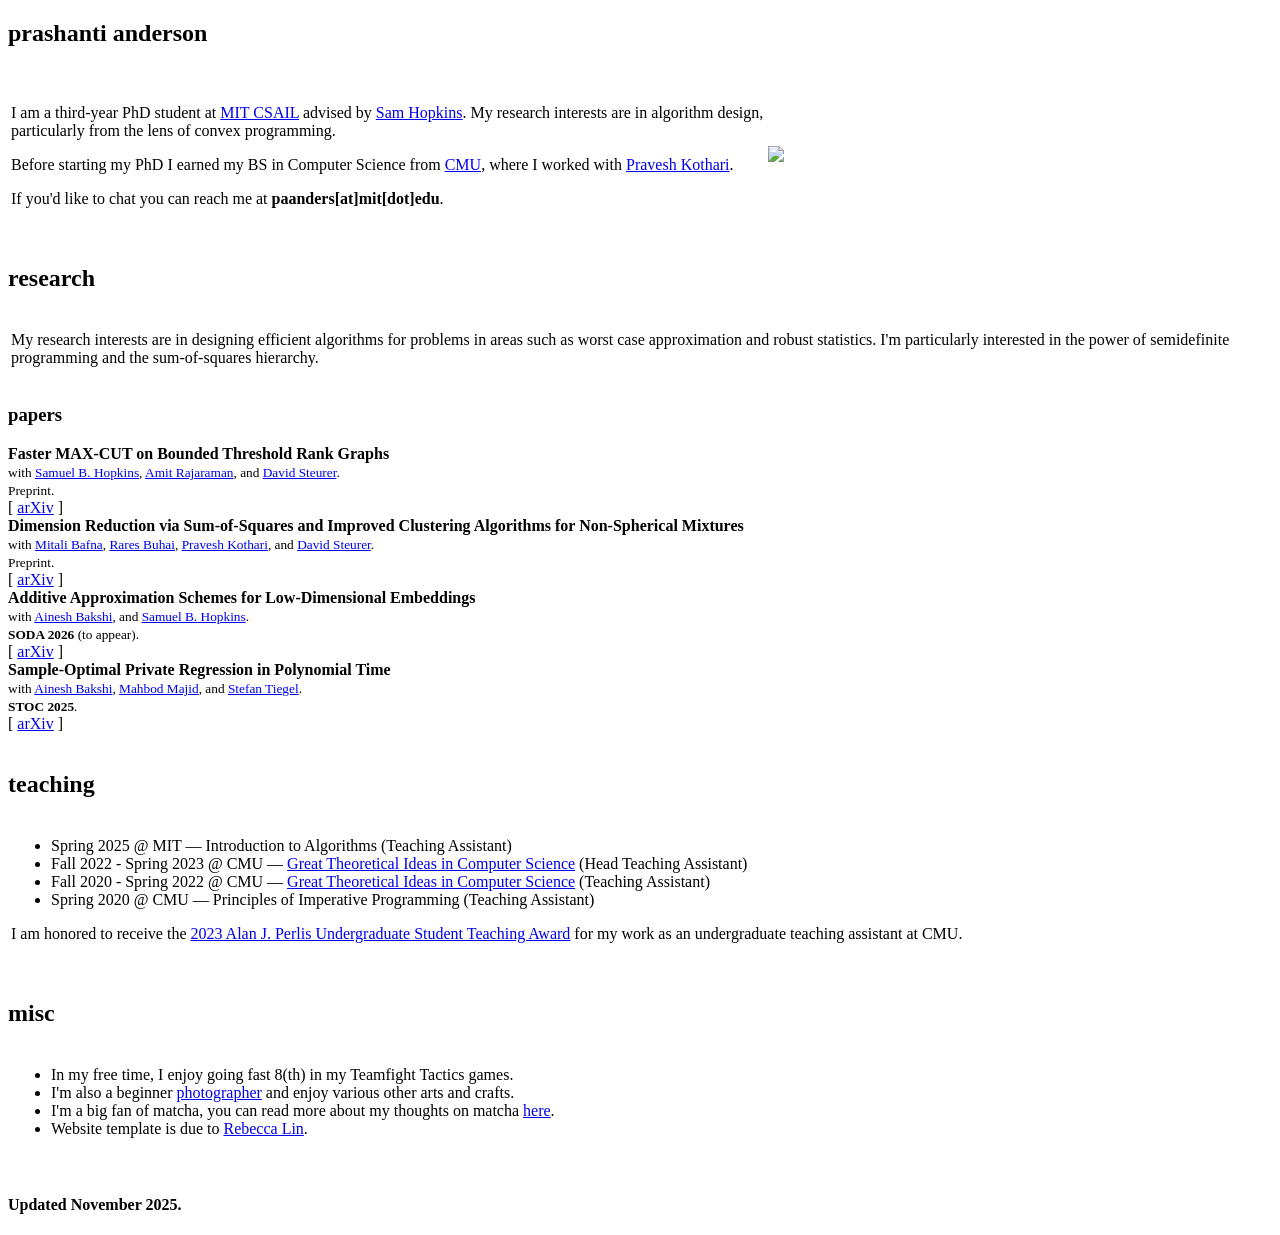
==== index.html @ 0ed5fcea "Added maxcut paper and updated links." ====
<!doctype html>
<html>

<head>
  <!-- Google tag (gtag.js) -->
  <script async src="https://www.googletagmanager.com/gtag/js?id=G-HXHF82KC43"></script>
  <script>
    window.dataLayer = window.dataLayer || [];
    function gtag(){dataLayer.push(arguments);}
    gtag('js', new Date());

    gtag('config', 'G-HXHF82KC43');
  </script>
  <meta charset="utf-8">
  <meta http-equiv="X-UA-Compatible" content="chrome=1">
  <meta name="google-site-verification" content="HTdgjOMrEDJmjtSxk4tzKgDTuM5wWqT_BHWwTx14NvA">
  <title>Prashanti Anderson</title>
  <!-- styling -->
  <link rel="stylesheet" href="stylesheets/styles.css">
  <link rel="preconnect" href="https://fonts.googleapis.com">
  <link rel="preconnect" href="https://fonts.gstatic.com" crossorigin>
  <link rel="icon" type="image/x-icon" href="/figs/favicon.ico">
  <link
    href="https://fonts.googleapis.com/css2?family=Cedarville+Cursive&family=Courier+Prime&family=Lora:wght@400;700&family=Open+Sans:wght@300;400;700&display=swap;https://fonts.googleapis.com/css2?family=Courier+Prime:ital,wght@0,400;0,700;1,400;1,700&display=swap"
    rel="stylesheet">
  <script src="https://kit.fontawesome.com/3cb16648c5.js" crossorigin="anonymous"></script>
</head>

<body>

  <!-- header -->
  <section>
    <div id="title">
      <h1>prashanti anderson</h1>
    </div>
    <div class="socials">
      <div>
        <a
          class="icon"
          href="https://scholar.google.com/citations?user=RQg7790AAAAJ&hl=en"
        >
          <i
            class="fa fa-solid fa-graduation-cap"
            aria-label="Google Scholar"
          ></i>
        </a>
        &nbsp;
        <a
          class="icon"
          href="https://www.linkedin.com/in/prashanti-anderson/"
        >
          <i
            class="fa fa-brands fa-linkedin" aria-label="LinkedIn"></i>
        </a>
        &nbsp;
        <a class="icon" href="docs/cv.pdf">
            <i class="fa fa-solid fa-file" aria-label="CV"></i>
        </a>
      </div>
    </div>
  </section>

  <!-- intro -->
  <section>
    <table>
      <colgroup>
        <col span="1" style="width: 60%;">
        <col span="1" style="width: 40%;">
      </colgroup>
      <tbody>
        <tr>
          <td>
            <p>
              I am a third-year PhD student at
              <a href="https://www.csail.mit.edu/">MIT CSAIL</a> advised by
              <a href="https://www.samuelbhopkins.com/">Sam Hopkins</a>.
              My research interests are in algorithm design, particularly from the lens of convex programming.
            </p>
            <p>
              Before starting my PhD I earned my BS in Computer Science from
              <a href="https://www.cs.cmu.edu/">CMU</a>, where I worked with
              <a href="https://www.cs.princeton.edu/~kothari/">Pravesh Kothari</a>.  
            </p>
            <p>
              If you'd like to chat you can reach me at <strong>paanders[at]mit[dot]edu</strong>.
          </td>
          <td>
            <img src="figs/me_circle.png">
          </td>
        </tr>
      </tbody>
    </table>
  </section>

  <br>

  <!-- papers -->
  <section>
    <h2>
      <div class="highlight">
        research
      </div>
    </h2>
    <table>
      <colgroup>
        <col span="1" style="width: 100%" />
        <col span="1" style="width: 0%" />
      </colgroup>
      <tbody>
        <tr>
          <td>
            <p>
              My research interests are in designing efficient algorithms for problems in areas such as worst case approximation and robust statistics. 
              I'm particularly interested in the power of semidefinite programming and the sum-of-squares hierarchy. 
            </p>
            </iframe>
          </td>
        </tr>
      </tbody>
    </table>
    <h3 id="papers">
        <i
          class="fa fa-solid fa-book"
          aria-label="Google Scholar"
        ></i>
         papers</h3>
    <div class="paper" id="fast-maxcut-low-threshold">
      <b>Faster MAX-CUT on Bounded Threshold Rank Graphs</b><br>
      <div>
        <small>
          with 
          <a href="https://www.samuelbhopkins.com/">Samuel B. Hopkins</a>, <a href="https://amitrajaraman.github.io/">Amit Rajaraman</a>, and
          <a href="https://www.dsteurer.org/">David Steurer</a>. 
          <br>
          Preprint.
        </small>
      </div>
      <div class="paper-links">
        [
        <a href="https://www.arxiv.org/abs/2511.11499">arXiv</a>
                ]
      </div>
    </div>
    <div class="paper" id="gmm-clustering">
      <b>Dimension Reduction via Sum-of-Squares and Improved Clustering Algorithms for Non-Spherical Mixtures</b><br>
      <div>
        <small>
          with 
          <a href="https://mitalibafna.github.io/">Mitali Bafna</a>,
          <a href="https://raresbuhai.com/">Rares Buhai</a>, 
          <a href="https://www.cs.princeton.edu/~kothari/">Pravesh Kothari</a>, and
          <a href="https://www.dsteurer.org/">David Steurer</a>. 
          <br>
          Preprint.
        </small>
      </div>
      <div class="paper-links">
        [
        <a href="https://arxiv.org/abs/2411.12438">arXiv</a>
                ]
      </div>
    </div>
    </iframe>
    <div class="paper" id="emv-additive">
      <b>Additive Approximation Schemes for Low-Dimensional Embeddings</b><br>
      <div>
        <small>
          with 
          <a href="https://www.aineshbakshi.com/">Ainesh Bakshi</a>, and
          <a href="https://www.samuelbhopkins.com/">Samuel B. Hopkins</a>. 
          <br>
          <b>SODA 2026</b> (to appear).
        </small>
      </div>
      <div class="paper-links">
        [
        <a href="https://arxiv.org/abs/2509.09652">arXiv</a> ]
      </div>
    </div>
    </iframe>
    <div class="paper" id="private-regression">
      <b>Sample-Optimal Private Regression in Polynomial Time</b><br>
      <div>
        <small>
          with 
          <a href="https://www.aineshbakshi.com/">Ainesh Bakshi</a>,
          <a href="https://www.mahbodmajid.com/">Mahbod Majid</a>, and
          <a href="https://stefantiegel.com/">Stefan Tiegel</a>. 
          <br>
          <b>STOC 2025</b>.
        </small>
      </div>
      <div class="paper-links">
        [
        <a href="https://arxiv.org/abs/2503.24321">arXiv</a>
                ]
      </div>
    </div>
    </iframe>
  </section>

  <br>
  <!-- teaching -->
  <section>
    <h2>
      <div class="highlight">
        teaching
      </div>
    </h2>
    <table>
      <colgroup>
        <col span="1" style="width: 100%" />
        <col span="1" style="width: 0%" />
      </colgroup>
      <tbody>
        <tr>
          <td>
            <ul>
              <li>
                Spring 2025 @ MIT — Introduction to Algorithms (Teaching Assistant)
              </li>
              <li>
                Fall 2022 - Spring 2023 @ CMU — <a href="https://www.cs251.com/index.html">Great Theoretical Ideas in Computer Science</a> (Head Teaching Assistant)
              </li>
              <li>
                Fall 2020 - Spring 2022 @ CMU — <a href="https://www.cs251.com/index.html">Great Theoretical Ideas in Computer Science</a> (Teaching Assistant)
              </li>
              <li>
                Spring 2020 @ CMU — Principles of Imperative Programming (Teaching Assistant)
              </li>
            </ul>
            <p>
              I am honored to receive the <a href="https://www.cs.cmu.edu/~scsfacts/perlis.html">2023 Alan J. Perlis Undergraduate Student Teaching Award</a>
              for my work as an undergraduate teaching assistant at CMU. 
            </p>
          </td>
        </tr>
      </tbody>
    </table>
  </section>
  <br>

  <!-- misc -->
  <section>
    <h2>
      <div class="highlight">
        misc
      </div>
    </h2>
    <table>
      <colgroup>
        <col span="1" style="width: 100%" />
        <col span="1" style="width: 0%" />
      </colgroup>
      <tbody>
        <tr>
          <td>
            <ul>
              <li>
                In my free time, I enjoy going fast 8(th) in my Teamfight Tactics games. 
              </li>
              <li>
                I'm also a beginner <a href="photography.html">photographer</a> and enjoy various other arts and crafts.
              </li>
              <li>
                I'm a big fan of matcha, you can read more about my thoughts on matcha <a href="matcha.html">here</a>. 
              </li>
              <li>
                Website template is due to 
                <a href="https://rebeccayelin.github.io/">Rebecca Lin</a>.
              </li>
            </ul>
          </td>
        </tr>
      </tbody>
    </table>
  </section>

  <br>

  <!-- footer -->
  <section>
    <h4>
      Updated November 2025.
    </h4>
  </section>

  <!-- script -->
  <script src="script.js"></script>
  <!-- analytics -->
  <script async src="https://www.googletagmanager.com/gtag/js?id=G-6D00T1PW16"></script>
  <script>
    window.dataLayer = window.dataLayer || [];
    function gtag() { dataLayer.push(arguments); }
    gtag('js', new Date());
    gtag('config', 'G-6D00T1PW16');
  </script>

</body>

</html>
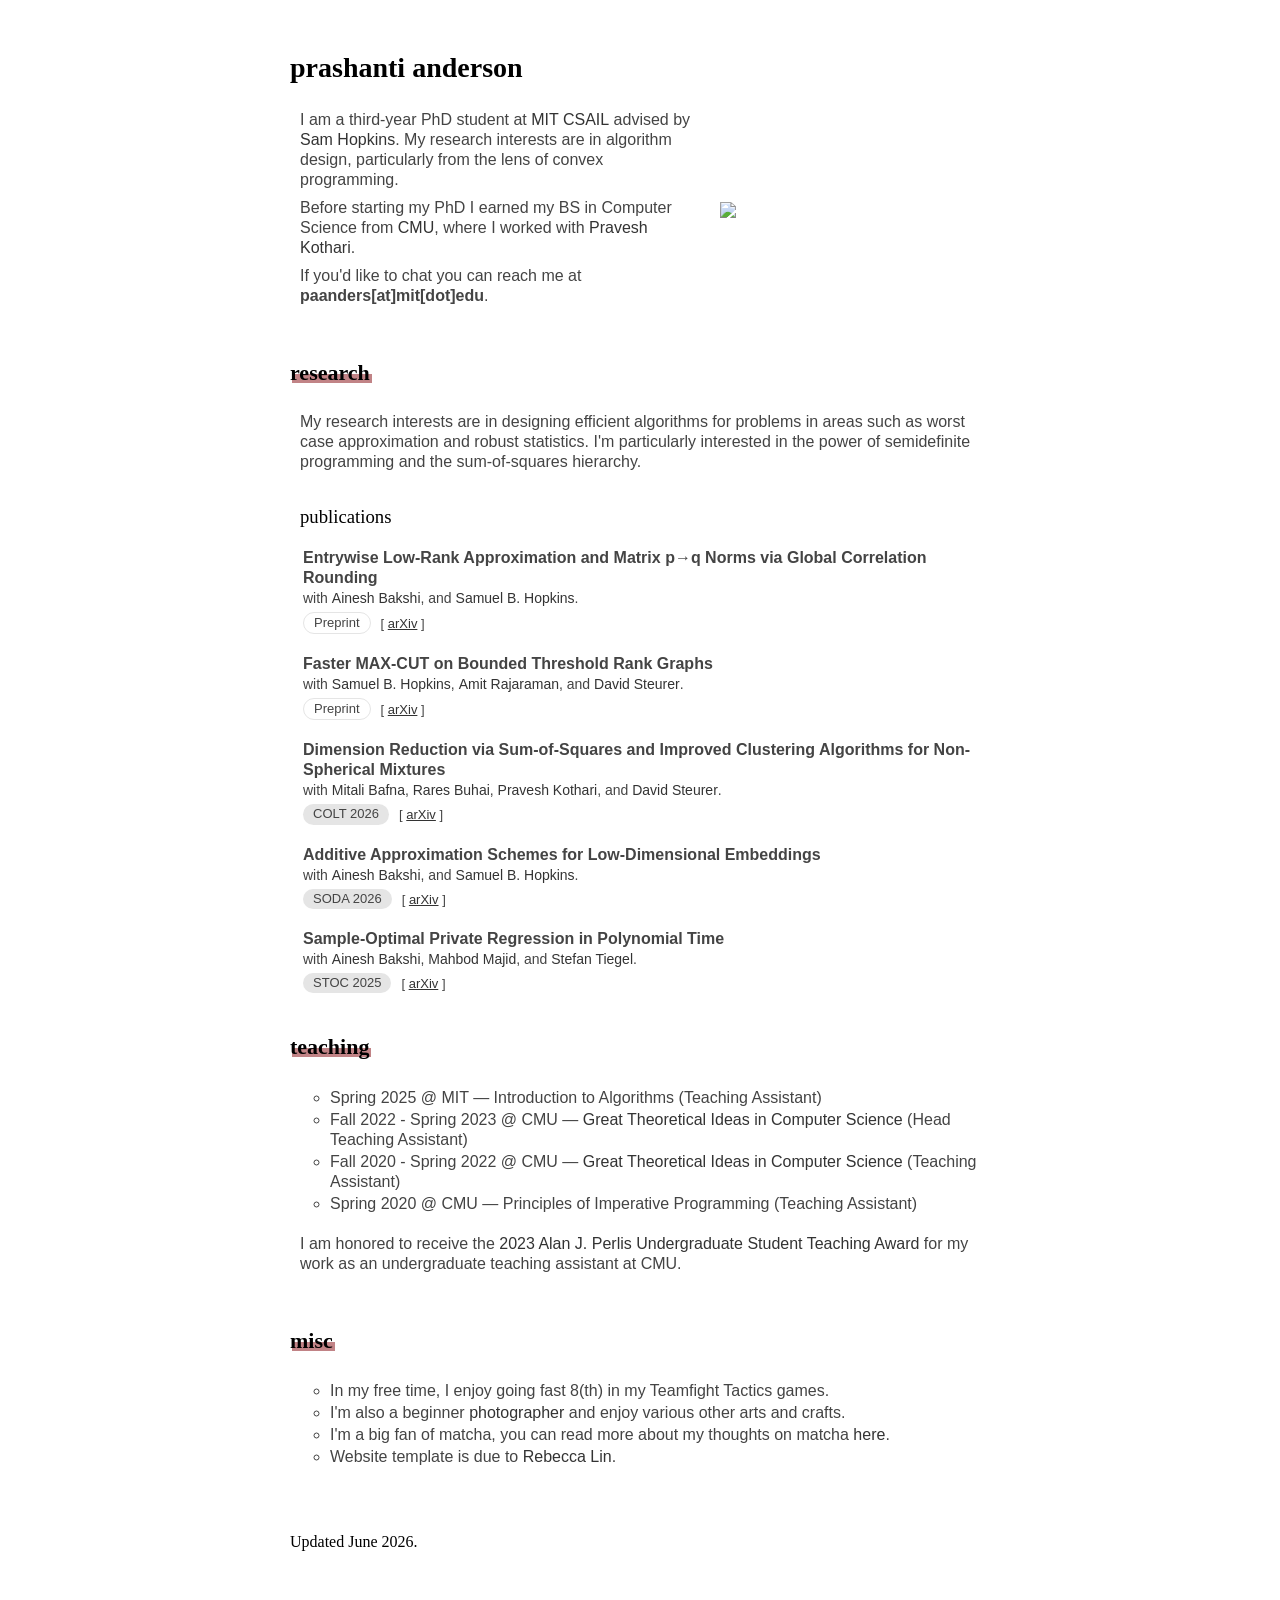
==== commit 624e5e95: "Updated paper list" ====
--- a/index.html
+++ b/index.html
@@ -124,7 +124,22 @@
           class="fa fa-solid fa-book"
           aria-label="Google Scholar"
         ></i>
-         papers</h3>
+         publications</h3>
+    <div class="paper" id="lra-ptas">
+      <b>Entrywise Low-Rank Approximation and Matrix p→q Norms via Global Correlation Rounding </b><br>
+      <div>
+        <small>
+          with 
+          <a href="https://www.aineshbakshi.com/">Ainesh Bakshi</a>, and
+          <a href="https://www.samuelbhopkins.com/">Samuel B. Hopkins</a>.
+          <br>
+        </small>
+      </div>
+      <div class="paper-meta">
+        <span class="conference-bubble preprint">Preprint</span>
+        <div class="paper-links">[ <a href="https://arxiv.org/abs/2604.22699">arXiv</a> ]</div>
+      </div>
+    </div>
     <div class="paper" id="fast-maxcut-low-threshold">
       <b>Faster MAX-CUT on Bounded Threshold Rank Graphs</b><br>
       <div>
@@ -133,13 +148,11 @@
           <a href="https://www.samuelbhopkins.com/">Samuel B. Hopkins</a>, <a href="https://amitrajaraman.github.io/">Amit Rajaraman</a>, and
           <a href="https://www.dsteurer.org/">David Steurer</a>. 
           <br>
-          Preprint.
-        </small>
-      </div>
-      <div class="paper-links">
-        [
-        <a href="https://www.arxiv.org/abs/2511.11499">arXiv</a>
-                ]
+        </small>
+      </div>
+      <div class="paper-meta">
+        <span class="conference-bubble preprint">Preprint</span>
+        <div class="paper-links">[ <a href="https://www.arxiv.org/abs/2511.11499">arXiv</a> ]</div>
       </div>
     </div>
     <div class="paper" id="gmm-clustering">
@@ -152,13 +165,11 @@
           <a href="https://www.cs.princeton.edu/~kothari/">Pravesh Kothari</a>, and
           <a href="https://www.dsteurer.org/">David Steurer</a>. 
           <br>
-          Preprint.
-        </small>
-      </div>
-      <div class="paper-links">
-        [
-        <a href="https://arxiv.org/abs/2411.12438">arXiv</a>
-                ]
+        </small>
+      </div>
+      <div class="paper-meta">
+        <span class="conference-bubble">COLT 2026</span>
+        <div class="paper-links">[ <a href="https://arxiv.org/abs/2411.12438">arXiv</a> ]</div>
       </div>
     </div>
     </iframe>
@@ -170,12 +181,11 @@
           <a href="https://www.aineshbakshi.com/">Ainesh Bakshi</a>, and
           <a href="https://www.samuelbhopkins.com/">Samuel B. Hopkins</a>. 
           <br>
-          <b>SODA 2026</b> (to appear).
-        </small>
-      </div>
-      <div class="paper-links">
-        [
-        <a href="https://arxiv.org/abs/2509.09652">arXiv</a> ]
+        </small>
+      </div>
+      <div class="paper-meta">
+        <span class="conference-bubble">SODA 2026</span>
+        <div class="paper-links">[ <a href="https://arxiv.org/abs/2509.09652">arXiv</a> ]</div>
       </div>
     </div>
     </iframe>
@@ -188,13 +198,11 @@
           <a href="https://www.mahbodmajid.com/">Mahbod Majid</a>, and
           <a href="https://stefantiegel.com/">Stefan Tiegel</a>. 
           <br>
-          <b>STOC 2025</b>.
-        </small>
-      </div>
-      <div class="paper-links">
-        [
-        <a href="https://arxiv.org/abs/2503.24321">arXiv</a>
-                ]
+        </small>
+      </div>
+      <div class="paper-meta">
+        <span class="conference-bubble">STOC 2025</span>
+        <div class="paper-links">[ <a href="https://arxiv.org/abs/2503.24321">arXiv</a> ]</div>
       </div>
     </div>
     </iframe>
@@ -282,7 +290,7 @@
   <!-- footer -->
   <section>
     <h4>
-      Updated November 2025.
+      Updated June 2026.
     </h4>
   </section>
 
--- a/stylesheets/styles.css
+++ b/stylesheets/styles.css
@@ -0,0 +1,421 @@
+body {
+  background-color: #fff;
+  padding: 50px;
+  color: #444;
+  font-weight: 300;
+  font-family: "Open Sans", sans-serif;
+  line-height: 1.25;
+  font-size: 16px;
+}
+
+* {
+  box-sizing: border-box;
+  margin: 0;
+  padding: 0;
+}
+
+p {
+  padding-bottom: 8px;
+}
+
+h1,
+h2,
+h3,
+h4,
+h5,
+h6 {
+  color: black;
+  margin: 0 0 20px;
+  font-family: "Courier Prime";
+}
+
+.highlight {
+  position: relative;
+  display: inline;
+}
+
+.highlight::before {
+  content: "";
+  position: absolute;
+  width: calc(100%);
+  left: 2px;
+  right: 2px;
+  bottom: 2px;
+  height: 35%;
+  background-color: rgba(132 8 15 / 50%);
+  z-index: -1;
+}
+
+.highlight-matcha {
+  position: relative;
+  display: inline;
+}
+
+.highlight-matcha::before {
+  content: "";
+  position: absolute;
+  width: calc(100%);
+  left: 2px;
+  right: 2px;
+  bottom: 2px;
+  height: 35%;
+  background-color: rgba(167, 199, 108, 1);
+  z-index: -1;
+}
+
+ul,
+ol,
+table,
+pre,
+dl {
+  margin: 0 0 20px;
+  list-style-type: circle;
+}
+
+ul {
+  padding-left: 30px;
+}
+
+li {
+  margin: 2px 0;
+}
+
+h1 {
+  font-size: 28px;
+}
+
+h2 {
+  font-size: 22px;
+}
+
+h3,
+h4,
+h5,
+h6 {
+  font-weight: 500;
+}
+
+a {
+  color: #333;
+  text-decoration: none;
+  font-weight: 400;
+}
+
+a:hover {
+  color: #888;
+  transition: all 0.3s ease;
+}
+
+a small {
+  font-size: 2.5px;
+  margin-top: -0.3em;
+  display: block;
+}
+
+table {
+  width: 100%;
+  border-collapse: collapse;
+}
+
+th,
+td {
+  text-align: left;
+  padding: 5px 10px;
+  border-bottom: 1px solid #e5e5e5;
+}
+
+dt {
+  color: #444;
+  font-weight: 500;
+}
+
+th {
+  color: #444;
+}
+
+table,
+tr,
+td {
+  border: none;
+}
+
+img {
+  width: 100%;
+}
+
+strong {
+  font-weight: bold;
+}
+
+section {
+  width: 700px;
+  margin: auto;
+}
+
+small {
+  font-size: 14px;
+}
+
+tiny {
+  font-size: 11px;
+}
+
+hr {
+  border: 0;
+  background: #e5e5e5;
+  height: 1px;
+  margin: 0 0 20px;
+}
+
+@media print {
+  body {
+    padding: 0.4in;
+    font-size: 12pt;
+    color: #444;
+  }
+}
+
+/* additions */
+
+.flex-container {
+  display: flex;
+  flex-wrap: wrap;
+  padding-top: 1rem;
+  padding-bottom: 2rem;
+}
+
+.flex-left {
+  flex: 60%;
+}
+
+.flex-right {
+  line-height: 1;
+  flex: 20%;
+}
+
+.authors {
+}
+
+.paper-links {
+  padding-top: 2px;
+  font-size: 13px;
+}
+
+.paper-links a {
+  text-decoration: underline;
+  padding-right: 0 14px;
+}
+
+.paper {
+  padding-left: 13px;
+  padding-bottom: 20px;
+}
+
+#title {
+  float: left;
+}
+
+.socials {
+  padding-top: 9px;
+  float: right;
+}
+
+.social {
+  padding-left: 5px;
+}
+
+.circular-image {
+  border-radius: 50%;
+  object-fit: cover;
+}
+
+/* --- tags --- */
+
+.tag {
+  font-family: "Cedarville Cursive", cursive;
+  display: inline-block;
+  padding: 3px 9px;
+  border-radius: 25px;
+  font-size: 14px;
+  color: white;
+  font-weight: bold;
+  margin-top: 7px;
+}
+
+.tag-theory {
+  background-color: #335c67;
+}
+
+.tag-graphics {
+  background-color: #e09f3e;
+}
+
+.tag-math-art {
+  background-color: #9e2a2b;
+}
+
+.tag-hci {
+  background-color: #283618;
+}
+
+/* --- show  --- */
+.hidden {
+  display: none;
+}
+
+.show {
+  text-decoration: underline;
+}
+
+.show:hover {
+  color: #888;
+  transition: all 0.3s ease;
+  cursor: pointer;
+}
+
+/* --- hover --- */
+
+.text-with-image {
+  font-weight: 300;
+  text-decoration: underline;
+  text-decoration-style: dotted;
+}
+
+/* Tooltip container */
+.tooltip {
+  position: relative;
+  display: inline-block;
+}
+
+/* Floating image container */
+.floating-image {
+  position: relative;
+  display: inline-block;
+  font-weight: 300;
+  text-decoration: underline;
+  text-decoration-style: dotted;
+  font-size: 16px;
+  font-family: "Open Sans", cursive;
+}
+
+/* Image */
+.floating-image img {
+  visibility: hidden;
+  height: 250px;
+  width: auto;
+  position: absolute;
+  z-index: 1;
+  top: -250px;
+  left: 50%;
+  transform: translateX(-50%);
+  opacity: 0;
+  transition: opacity 0.3s;
+}
+
+/* Show the image when hovering */
+.floating-image:hover img {
+  visibility: visible;
+  opacity: 1;
+}
+
+#matcha {
+  text-align: left;
+}
+
+#matcha ol {
+  list-style-type: decimal;
+  padding-left: 1.5em; /* Optional, helps visually indent */
+}
+
+#matcha li {
+  text-align: left; /* Redundant if #matcha is already left-aligned, but just in case */
+  margin-bottom: 0.5em;
+}
+
+#matcha p {
+  text-indent: 0;
+  margin: 0;
+  padding: 0;
+}
+
+#matcha li p {
+  margin-top: 0.5em;
+}
+
+
+.caption {
+  text-align: center;
+  font-size: 0.8em;
+  color: #555; /* Optional: lighter color for a caption feel */
+  margin-top: 0.5em;
+}
+
+#nav {
+  float: right;
+  padding-top: 10px;
+}
+
+#nav a {
+  text-decoration: underline;
+}
+
+.icon i {
+  font-size: 18px; /* or 1.5em, etc. */
+}
+
+.icon i:hover {
+  transform: scale(1.2);
+  transition: transform 0.2s ease;
+}
+
+.snapshots {
+  margin: 0 0 20px;
+  padding-left: 10px;
+  max-width: 700px;
+}
+
+/* Media queries */
+@media screen and (max-width: 768px) {
+  body {
+    padding: 10px 0;
+  }
+
+  h1 { font-size: 24px; }
+  h2 { font-size: 20px; }
+  h3 { font-size: 18px; }
+}
+
+#papers {
+  padding-left: 10px;
+}
+
+#contact {
+  font-family: 'Courier Prime', monospace;
+  font-size: 1rem; /* Adjust size as needed */
+  padding-left: 13px;
+  float: left;
+  clear: both;
+}
+
+/* --- Paper Meta & Bubbles --- */
+.paper-meta {
+  display: flex;
+  gap: 10px; 
+  align-items: center;
+  margin-top: 4px;
+}
+
+.conference-bubble {
+  background-color: #e5e5e5; /* Pulls from your existing horizontal rule color */
+  color: #444; /* Pulls from your standard body text */
+  padding: 2px 10px; 
+  border-radius: 12px; 
+  font-size: 13px; /* Matches your existing .paper-links size */
+  font-weight: 500;
+}
+
+/* Alternate outline style for preprints to differentiate them */
+.conference-bubble.preprint {
+  background-color: transparent;
+  border: 1px solid #e5e5e5;
+}
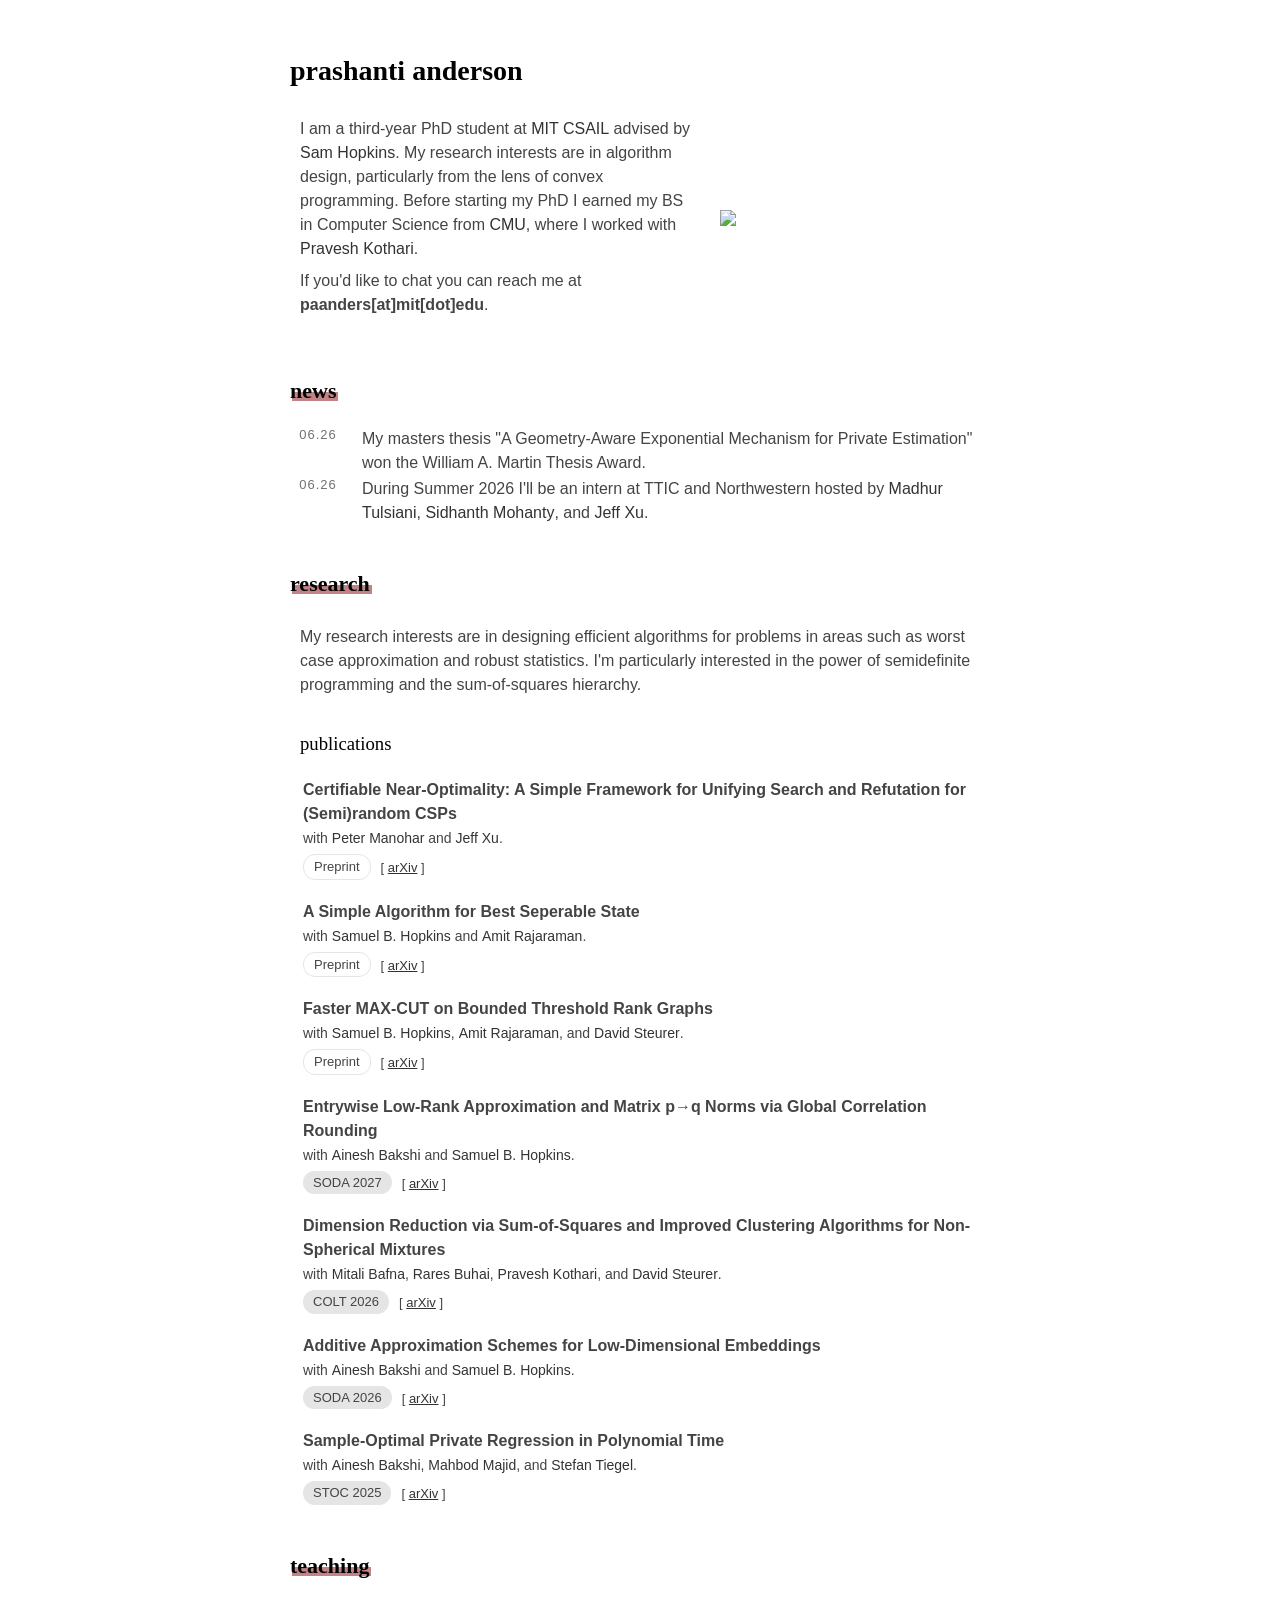
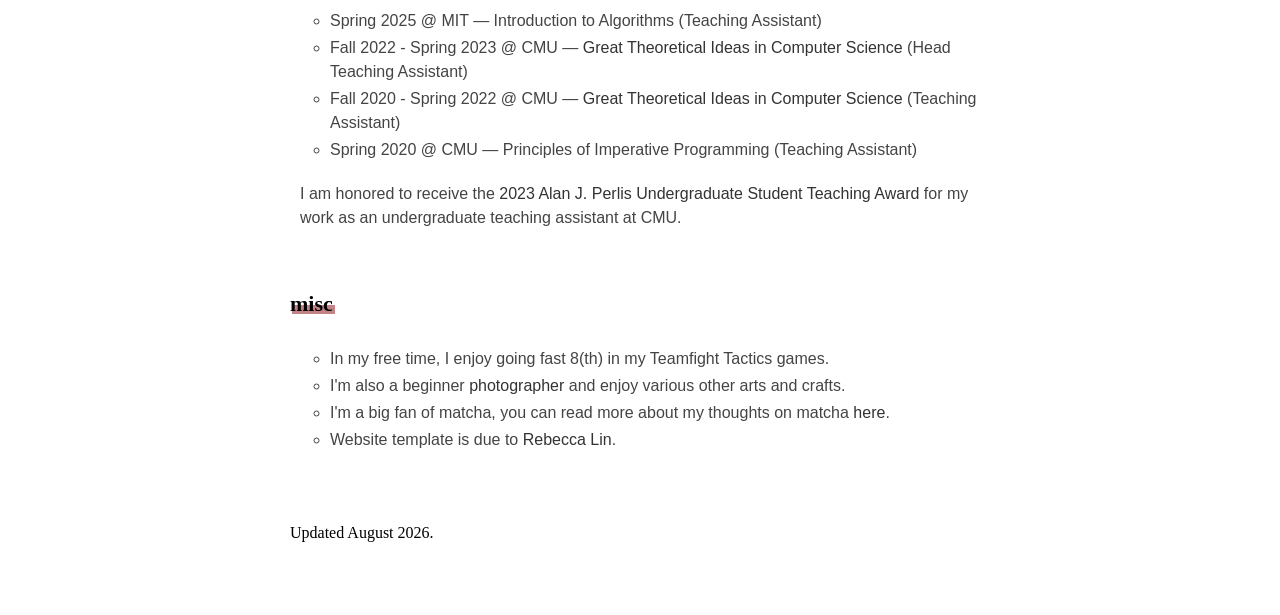
==== commit 4757e39d: "Added news and updated papers" ====
--- a/index.html
+++ b/index.html
@@ -25,10 +25,10 @@
     href="https://fonts.googleapis.com/css2?family=Cedarville+Cursive&family=Courier+Prime&family=Lora:wght@400;700&family=Open+Sans:wght@300;400;700&display=swap;https://fonts.googleapis.com/css2?family=Courier+Prime:ital,wght@0,400;0,700;1,400;1,700&display=swap"
     rel="stylesheet">
   <script src="https://kit.fontawesome.com/3cb16648c5.js" crossorigin="anonymous"></script>
+  <script src="news.js"></script>
 </head>
 
 <body>
-
   <!-- header -->
   <section>
     <div id="title">
@@ -76,8 +76,6 @@
               <a href="https://www.csail.mit.edu/">MIT CSAIL</a> advised by
               <a href="https://www.samuelbhopkins.com/">Sam Hopkins</a>.
               My research interests are in algorithm design, particularly from the lens of convex programming.
-            </p>
-            <p>
               Before starting my PhD I earned my BS in Computer Science from
               <a href="https://www.cs.cmu.edu/">CMU</a>, where I worked with
               <a href="https://www.cs.princeton.edu/~kothari/">Pravesh Kothari</a>.  
@@ -95,6 +93,36 @@
 
   <br>
 
+  <section id="news" class="section news" aria-label="News">
+    <h2><div class="highlight">news</div></h2>
+    <div class="grid">
+      <div class="span-1"></div>
+      <div class="span-10">
+        <ul id="news-list" class="updates-list" data-collapsed-count="3">
+          <li data-categories="research">
+            <time class="update-date" datetime="2026-06" aria-label="06/2026">
+                  06.26
+            </time>
+              <div class="update-body">My masters thesis "A Geometry-Aware Exponential Mechanism for Private Estimation" won the William A. Martin Thesis Award.</div>
+          </li>
+          <li data-categories="research">
+            <time class="update-date" datetime="2026-06" aria-label="06/2026">
+                  06.26
+            </time>
+              <div class="update-body">During Summer 2026 I'll be an intern at TTIC and Northwestern hosted by <a href="https://home.ttic.edu/~madhurt/">Madhur Tulsiani</a>, <a href="https://sidhanthm.com/">Sidhanth Mohanty</a>, and <a href="https://jeffxsc.github.io/">Jeff Xu</a>.</div>
+          </li>
+        </ul>
+        <div class="news-actions">
+          <button class="news-toggle" type="button" aria-expanded="false" aria-controls="news-list" aria-label="Show more updates">
+            <i class="news-toggle-icon fas fa-chevron-down" aria-hidden="true"></i>
+          </button>
+        </div>
+      </div>
+    </div>
+  </section>
+
+
+  <br>
   <!-- papers -->
   <section>
     <h2>
@@ -125,34 +153,62 @@
           aria-label="Google Scholar"
         ></i>
          publications</h3>
+    <div class="paper" id="cert-near-opt">
+      <b>Certifiable Near-Optimality: A Simple Framework for Unifying Search and Refutation for (Semi)random CSPs</b><br>
+      <div>
+        <small>
+          with 
+          <a href="https://www.math.ias.edu/~pmanohar/">Peter Manohar</a> and <a href="https://jeffxsc.github.io/">Jeff Xu</a>.
+          <br>
+        </small>
+      </div>
+      <div class="paper-meta">
+        <span class="conference-bubble preprint">Preprint</span>
+        <div class="paper-links">[ <a href="https://arxiv.org/abs/2609.38367">arXiv</a> ]</div>
+      </div>
+    </div>
+    <div class="paper" id="bss-simple">
+      <b>A Simple Algorithm for Best Seperable State</b><br>
+      <div>
+        <small>
+          with 
+          <a href="https://www.samuelbhopkins.com/">Samuel B. Hopkins</a> and <a href="https://amitrajaraman.github.io/">Amit Rajaraman</a>.
+          <br>
+        </small>
+      </div>
+      <div class="paper-meta">
+        <span class="conference-bubble preprint">Preprint</span>
+        <div class="paper-links">[ <a href="https://arxiv.org/abs/2608.10147">arXiv</a> ]</div>
+      </div>
+    </div>
+    <div class="paper" id="fast-maxcut-low-threshold">
+      <b>Faster MAX-CUT on Bounded Threshold Rank Graphs</b><br>
+      <div>
+        <small>
+          with 
+          <a href="https://www.samuelbhopkins.com/">Samuel B. Hopkins</a>, <a href="https://amitrajaraman.github.io/">Amit Rajaraman</a>, and
+          <a href="https://www.dsteurer.org/">David Steurer</a>. 
+          <br>
+        </small>
+      </div>
+      <div class="paper-meta">
+        <span class="conference-bubble preprint">Preprint</span>
+        <div class="paper-links">[ <a href="https://www.arxiv.org/abs/2511.11499">arXiv</a> ]</div>
+      </div>
+    </div>
     <div class="paper" id="lra-ptas">
       <b>Entrywise Low-Rank Approximation and Matrix p→q Norms via Global Correlation Rounding </b><br>
       <div>
         <small>
           with 
-          <a href="https://www.aineshbakshi.com/">Ainesh Bakshi</a>, and
+          <a href="https://www.aineshbakshi.com/">Ainesh Bakshi</a> and
           <a href="https://www.samuelbhopkins.com/">Samuel B. Hopkins</a>.
           <br>
         </small>
       </div>
       <div class="paper-meta">
-        <span class="conference-bubble preprint">Preprint</span>
+        <span class="conference-bubble">SODA 2027</span>
         <div class="paper-links">[ <a href="https://arxiv.org/abs/2604.22699">arXiv</a> ]</div>
-      </div>
-    </div>
-    <div class="paper" id="fast-maxcut-low-threshold">
-      <b>Faster MAX-CUT on Bounded Threshold Rank Graphs</b><br>
-      <div>
-        <small>
-          with 
-          <a href="https://www.samuelbhopkins.com/">Samuel B. Hopkins</a>, <a href="https://amitrajaraman.github.io/">Amit Rajaraman</a>, and
-          <a href="https://www.dsteurer.org/">David Steurer</a>. 
-          <br>
-        </small>
-      </div>
-      <div class="paper-meta">
-        <span class="conference-bubble preprint">Preprint</span>
-        <div class="paper-links">[ <a href="https://www.arxiv.org/abs/2511.11499">arXiv</a> ]</div>
       </div>
     </div>
     <div class="paper" id="gmm-clustering">
@@ -178,7 +234,7 @@
       <div>
         <small>
           with 
-          <a href="https://www.aineshbakshi.com/">Ainesh Bakshi</a>, and
+          <a href="https://www.aineshbakshi.com/">Ainesh Bakshi</a> and
           <a href="https://www.samuelbhopkins.com/">Samuel B. Hopkins</a>. 
           <br>
         </small>
@@ -290,7 +346,7 @@
   <!-- footer -->
   <section>
     <h4>
-      Updated June 2026.
+      Updated August 2026.
     </h4>
   </section>
 
--- a/stylesheets/styles.css
+++ b/stylesheets/styles.css
@@ -4,7 +4,7 @@
   color: #444;
   font-weight: 300;
   font-family: "Open Sans", sans-serif;
-  line-height: 1.25;
+  line-height: 1.5;
   font-size: 16px;
 }
 
@@ -78,6 +78,7 @@
 
 li {
   margin: 2px 0;
+  margin-bottom: 3px;
 }
 
 h1 {
@@ -418,4 +419,112 @@
 .conference-bubble.preprint {
   background-color: transparent;
   border: 1px solid #e5e5e5;
-}+}
+
+/* ==========================================================================
+   Updates Section
+   ========================================================================== */
+.updates-list {
+  --updates-date-column: 80px;
+  --updates-column-gap: 16px;
+  list-style: none;
+  padding: 0;
+  margin: 0;
+}
+
+.updates-list li {
+  margin-bottom: var(--spacing-sm);
+  line-height: 1.5;
+  display: grid;
+  grid-template-columns: var(--updates-date-column) minmax(0, var(--text-measure));
+  column-gap: var(--updates-column-gap);
+  align-items: start;
+  font-size: var(--font-size-base);
+  color: var(--muted);
+}
+
+.teaching-load {
+  display: inline-block;
+  margin-left: 0.35em;
+  color: var(--muted-faint);
+  font-size: 0.84em;
+  line-height: 1;
+  white-space: nowrap;
+}
+
+.updates-list li.update-highlighted {
+  color: var(--fg);
+}
+
+.updates-list li.update-highlighted .update-date {
+  color: rgba(18, 47, 59, 0.84);
+}
+
+.update-body {
+  min-width: 0;
+}
+
+.update-date {
+  color: rgba(10, 10, 10, 0.58);
+  font-size: 13px;
+  white-space: nowrap;
+  display: inline-flex;
+  align-items: center;
+  justify-content: center;
+  gap: 4px;
+  width: fit-content;
+  min-width: 56px;
+  margin: 1px 0 0;
+  font-variant-numeric: tabular-nums;
+  letter-spacing: 0.08em;
+  padding: 0;
+  background: transparent;
+  border: none;
+  border-radius: 0;
+  box-shadow: none;
+  font-weight: var(--font-weight-medium);
+  line-height: 1.1;
+  text-transform: uppercase;
+}
+
+.update-date .flag {
+  font-size: 1em;
+  line-height: 1;
+  letter-spacing: 0;
+}
+
+/* Place non-date content in the second column */
+.updates-list li > :not(.update-date) {
+  grid-column: 2;
+}
+
+
+/* News expand/collapse */
+.news-actions {
+  margin-top: var(--spacing-md);
+  display: flex;
+  justify-content: center;
+}
+
+.news-toggle {
+  appearance: none;
+  display: inline-flex;
+  align-items: center;
+  justify-content: center;
+  width: 18px;
+  height: 18px;
+  padding: 0;
+  border: none;
+  background: none;
+  box-shadow: none;
+  color: rgba(10, 10, 10, 0.82);
+  font-size: 13px;
+  line-height: 1;
+  cursor: pointer;
+  transition: color var(--transition), opacity var(--transition), transform var(--transition);
+}
+
+.news-toggle-icon {
+  font-size: inherit;
+  line-height: 1;
+}
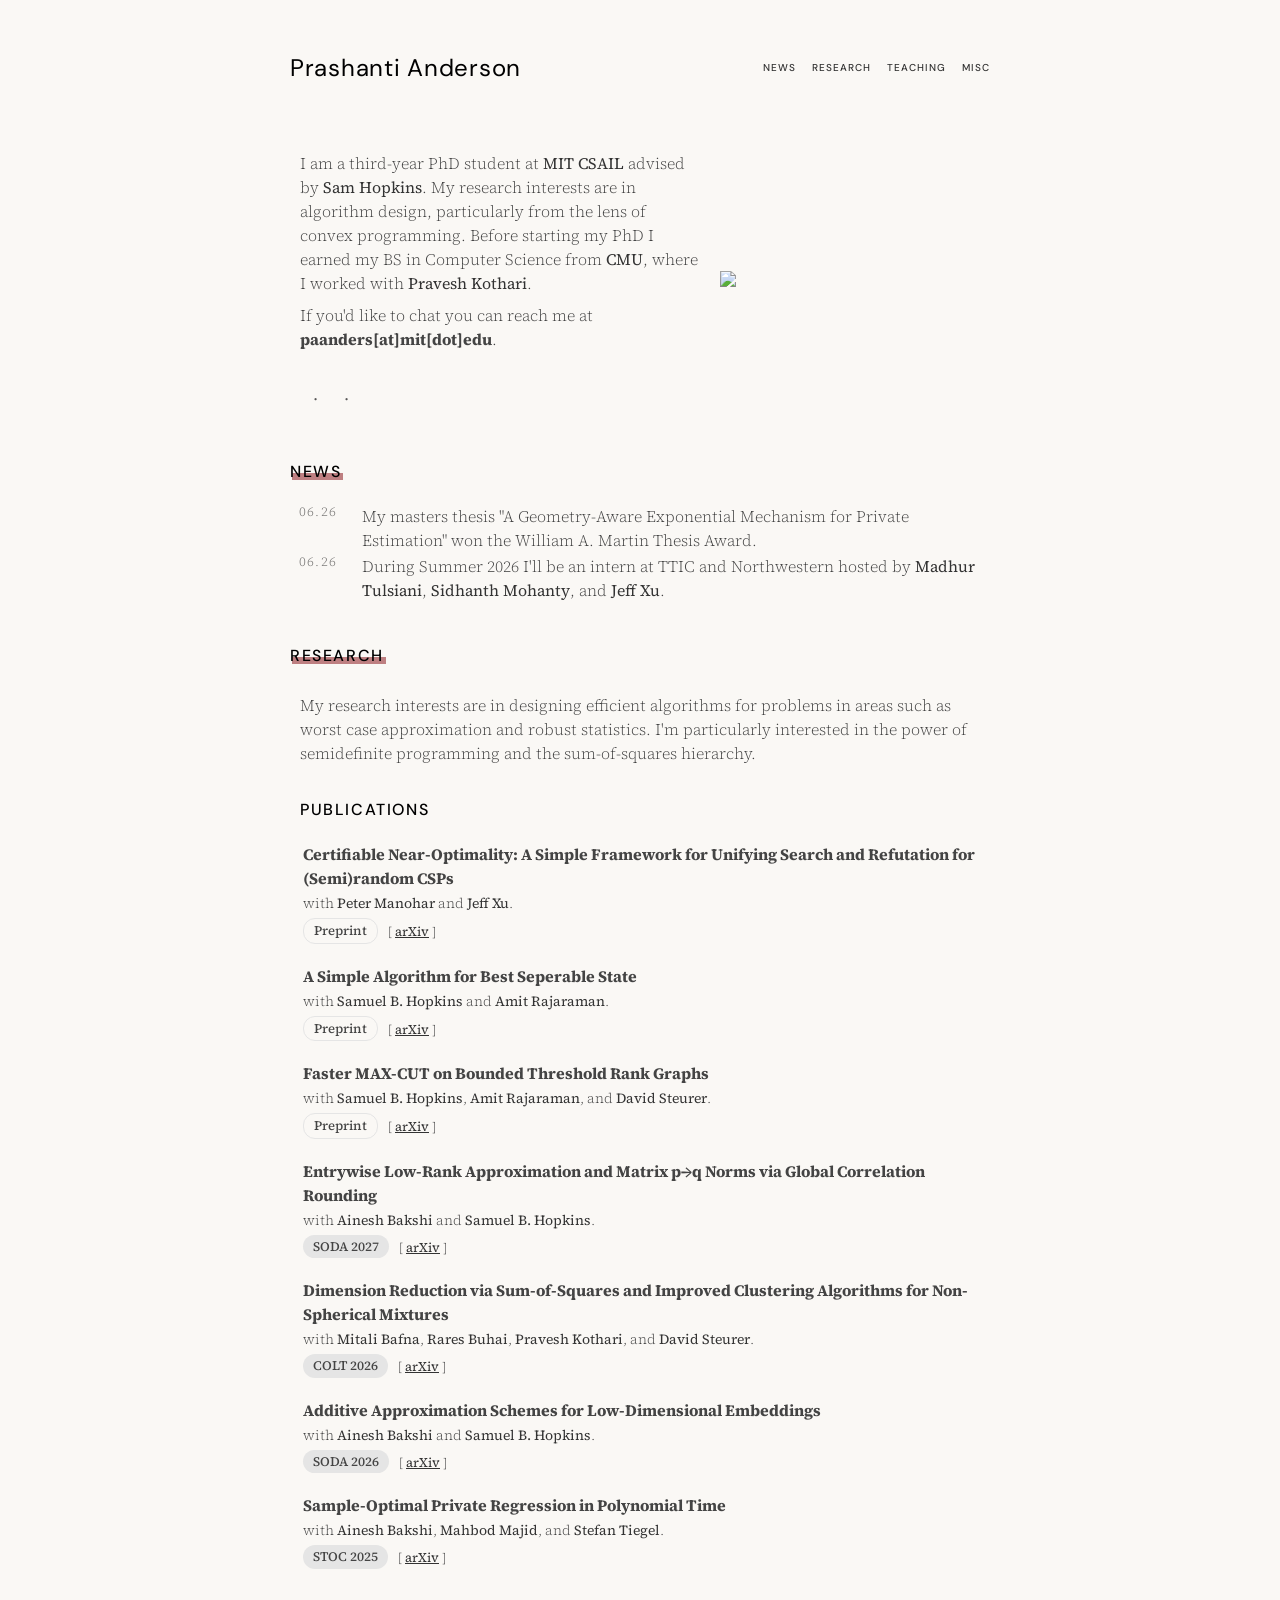
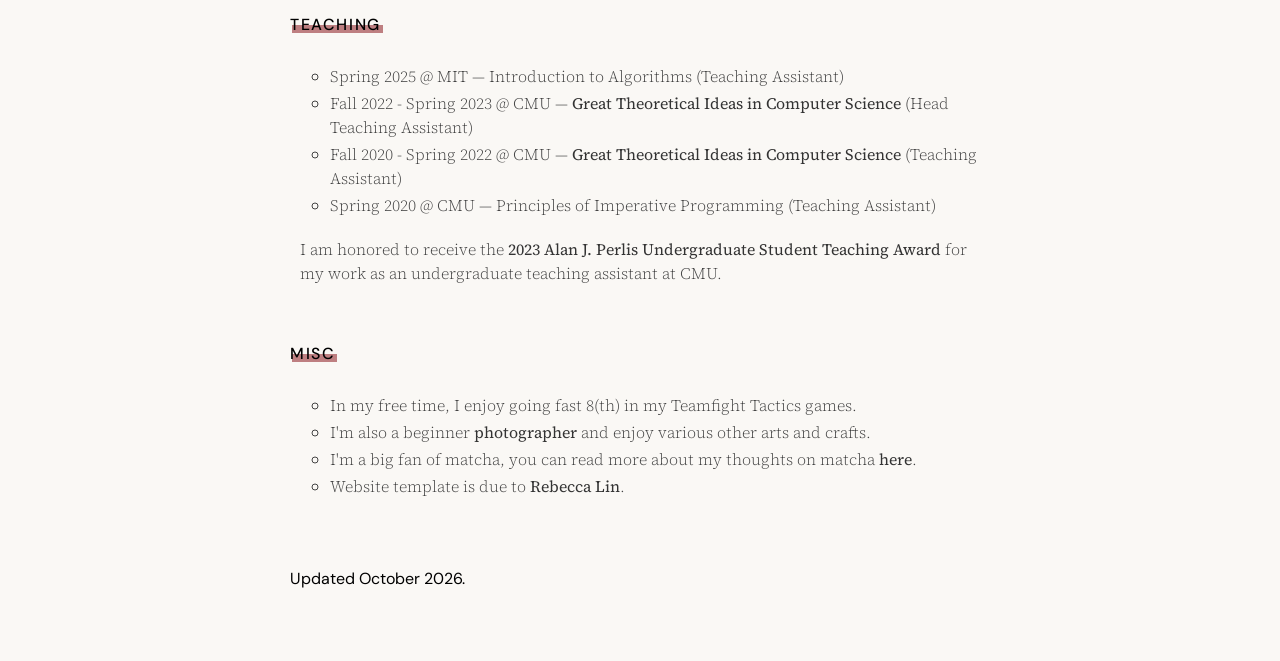
==== commit a74c9593: "Changed the styling of the site." ====
--- a/index.html
+++ b/index.html
@@ -13,6 +13,7 @@
     gtag('config', 'G-HXHF82KC43');
   </script>
   <meta charset="utf-8">
+  <meta name="viewport" content="width=device-width, initial-scale=1">
   <meta http-equiv="X-UA-Compatible" content="chrome=1">
   <meta name="google-site-verification" content="HTdgjOMrEDJmjtSxk4tzKgDTuM5wWqT_BHWwTx14NvA">
   <title>Prashanti Anderson</title>
@@ -22,7 +23,7 @@
   <link rel="preconnect" href="https://fonts.gstatic.com" crossorigin>
   <link rel="icon" type="image/x-icon" href="/figs/favicon.ico">
   <link
-    href="https://fonts.googleapis.com/css2?family=Cedarville+Cursive&family=Courier+Prime&family=Lora:wght@400;700&family=Open+Sans:wght@300;400;700&display=swap;https://fonts.googleapis.com/css2?family=Courier+Prime:ital,wght@0,400;0,700;1,400;1,700&display=swap"
+    href="https://fonts.googleapis.com/css2?family=Cedarville+Cursive&amp;family=Courier+Prime:wght@400;700&amp;family=DM+Sans:wght@400;500;700&amp;family=Source+Serif+4:wght@300;400;500;700&amp;display=swap"
     rel="stylesheet">
   <script src="https://kit.fontawesome.com/3cb16648c5.js" crossorigin="anonymous"></script>
   <script src="news.js"></script>
@@ -30,40 +31,21 @@
 
 <body>
   <!-- header -->
-  <section>
+  <section class="site-header">
     <div id="title">
-      <h1>prashanti anderson</h1>
-    </div>
-    <div class="socials">
-      <div>
-        <a
-          class="icon"
-          href="https://scholar.google.com/citations?user=RQg7790AAAAJ&hl=en"
-        >
-          <i
-            class="fa fa-solid fa-graduation-cap"
-            aria-label="Google Scholar"
-          ></i>
-        </a>
-        &nbsp;
-        <a
-          class="icon"
-          href="https://www.linkedin.com/in/prashanti-anderson/"
-        >
-          <i
-            class="fa fa-brands fa-linkedin" aria-label="LinkedIn"></i>
-        </a>
-        &nbsp;
-        <a class="icon" href="docs/cv.pdf">
-            <i class="fa fa-solid fa-file" aria-label="CV"></i>
-        </a>
-      </div>
-    </div>
+      <h1>Prashanti Anderson</h1>
+    </div>
+    <nav id="nav" aria-label="Main navigation">
+      <a href="#news">news</a>
+      <a href="#research">research</a>
+      <a href="#teaching">teaching</a>
+      <a href="#misc">misc</a>
+    </nav>
   </section>
 
   <!-- intro -->
   <section>
-    <table>
+    <table class="intro-table">
       <colgroup>
         <col span="1" style="width: 60%;">
         <col span="1" style="width: 40%;">
@@ -82,6 +64,32 @@
             </p>
             <p>
               If you'd like to chat you can reach me at <strong>paanders[at]mit[dot]edu</strong>.
+            </p>
+            <div class="socials">
+              <div>
+                <a
+                  class="icon"
+                  href="https://scholar.google.com/citations?user=RQg7790AAAAJ&hl=en"
+                >
+                  <i
+                    class="fa fa-solid fa-graduation-cap"
+                    aria-label="Google Scholar"
+                  ></i>
+                </a>
+                <span aria-hidden="true">&middot;</span>
+                <a
+                  class="icon"
+                  href="https://www.linkedin.com/in/prashanti-anderson/"
+                >
+                  <i
+                    class="fa fa-brands fa-linkedin" aria-label="LinkedIn"></i>
+                </a>
+                <span aria-hidden="true">&middot;</span>
+                <a class="icon" href="docs/cv.pdf">
+                    <i class="fa fa-solid fa-file" aria-label="CV"></i>
+                </a>
+              </div>
+            </div>
           </td>
           <td>
             <img src="figs/me_circle.png">
@@ -124,7 +132,7 @@
 
   <br>
   <!-- papers -->
-  <section>
+  <section id="research">
     <h2>
       <div class="highlight">
         research
@@ -266,7 +274,7 @@
 
   <br>
   <!-- teaching -->
-  <section>
+  <section id="teaching">
     <h2>
       <div class="highlight">
         teaching
@@ -306,7 +314,7 @@
   <br>
 
   <!-- misc -->
-  <section>
+  <section id="misc">
     <h2>
       <div class="highlight">
         misc
@@ -345,8 +353,8 @@
 
   <!-- footer -->
   <section>
-    <h4>
-      Updated August 2026.
+    <h4 class="footer-update">
+      Updated October 2026.
     </h4>
   </section>
 
--- a/stylesheets/styles.css
+++ b/stylesheets/styles.css
@@ -1,9 +1,9 @@
 body {
-  background-color: #fff;
+  background-color: #FAF8F5;
   padding: 50px;
   color: #444;
   font-weight: 300;
-  font-family: "Open Sans", sans-serif;
+  font-family: "Source Serif 4", Georgia, serif;
   line-height: 1.5;
   font-size: 16px;
 }
@@ -26,7 +26,10 @@
 h6 {
   color: black;
   margin: 0 0 20px;
-  font-family: "Courier Prime";
+  font-family: "DM Sans", sans-serif;
+  font-weight: 500;
+  text-transform: uppercase;
+  letter-spacing: 0.1em;
 }
 
 .highlight {
@@ -82,18 +85,26 @@
 }
 
 h1 {
-  font-size: 28px;
-}
-
-h2 {
-  font-size: 22px;
-}
-
+  font-size: 24px;
+  font-weight: 400;
+  text-transform: none;
+  letter-spacing: 0.03em;
+}
+
+h2,
 h3,
 h4,
 h5,
 h6 {
+  font-size: 16px;
   font-weight: 500;
+}
+
+.footer-update {
+  font-size: 16px;
+  font-weight: 400;
+  text-transform: none;
+  letter-spacing: normal;
 }
 
 a {
@@ -102,8 +113,9 @@
   font-weight: 400;
 }
 
-a:hover {
-  color: #888;
+a:hover,
+.socials a:hover {
+  color: #80452E;
   transition: all 0.3s ease;
 }
 
@@ -150,6 +162,7 @@
 
 section {
   width: 700px;
+  max-width: 100%;
   margin: auto;
 }
 
@@ -212,13 +225,39 @@
   padding-bottom: 20px;
 }
 
+.site-header {
+  margin-bottom: 40px;
+  display: flex;
+  flex-wrap: wrap;
+  justify-content: space-between;
+  align-items: flex-start;
+  gap: 0 16px;
+}
+
 #title {
   float: left;
 }
 
 .socials {
-  padding-top: 9px;
-  float: right;
+  padding-top: 28px;
+  color: #555;
+}
+
+.socials a {
+  color: inherit;
+}
+
+.socials > div {
+  display: flex;
+  flex-wrap: wrap;
+  justify-content: flex-start;
+  align-items: center;
+  gap: 12px;
+}
+
+.socials span {
+  font-size: 24px;
+  line-height: 1;
 }
 
 .social {
@@ -269,7 +308,7 @@
 }
 
 .show:hover {
-  color: #888;
+  color: #80452E;
   transition: all 0.3s ease;
   cursor: pointer;
 }
@@ -296,7 +335,7 @@
   text-decoration: underline;
   text-decoration-style: dotted;
   font-size: 16px;
-  font-family: "Open Sans", cursive;
+  font-family: "Source Serif 4", Georgia, serif;
 }
 
 /* Image */
@@ -352,16 +391,27 @@
 }
 
 #nav {
-  float: right;
+  font-family: "DM Sans", sans-serif;
+  display: flex;
+  flex-wrap: wrap;
+  gap: 16px;
   padding-top: 10px;
 }
 
 #nav a {
+  font-size: 10px;
+  font-weight: 500;
+  text-transform: uppercase;
+  letter-spacing: 0.1em;
+  text-decoration: none;
+}
+
+#nav a:hover {
   text-decoration: underline;
 }
 
 .icon i {
-  font-size: 18px; /* or 1.5em, etc. */
+  font-size: 16px;
 }
 
 .icon i:hover {
@@ -373,17 +423,6 @@
   margin: 0 0 20px;
   padding-left: 10px;
   max-width: 700px;
-}
-
-/* Media queries */
-@media screen and (max-width: 768px) {
-  body {
-    padding: 10px 0;
-  }
-
-  h1 { font-size: 24px; }
-  h2 { font-size: 20px; }
-  h3 { font-size: 18px; }
 }
 
 #papers {
@@ -524,7 +563,60 @@
   transition: color var(--transition), opacity var(--transition), transform var(--transition);
 }
 
+.news-toggle:hover {
+  color: #80452E;
+}
+
 .news-toggle-icon {
   font-size: inherit;
   line-height: 1;
 }
+
+/* Media queries */
+@media screen and (max-width: 768px) {
+  body {
+    padding: 10px 20px;
+  }
+
+  .site-header {
+    margin-bottom: 32px;
+  }
+
+  #nav {
+    padding-top: 0;
+  }
+
+  .socials {
+    padding-top: 20px;
+  }
+
+  .intro-table colgroup {
+    display: none;
+  }
+
+  .intro-table,
+  .intro-table tbody,
+  .intro-table tr,
+  .intro-table td {
+    display: block;
+    width: 100%;
+  }
+
+  .intro-table td:last-child {
+    max-width: 280px;
+    margin: auto;
+  }
+
+  section {
+    overflow-wrap: anywhere;
+  }
+
+  .updates-list li {
+    grid-template-columns: 56px minmax(0, 1fr);
+    column-gap: 12px;
+  }
+
+  .paper-meta {
+    flex-wrap: wrap;
+  }
+}
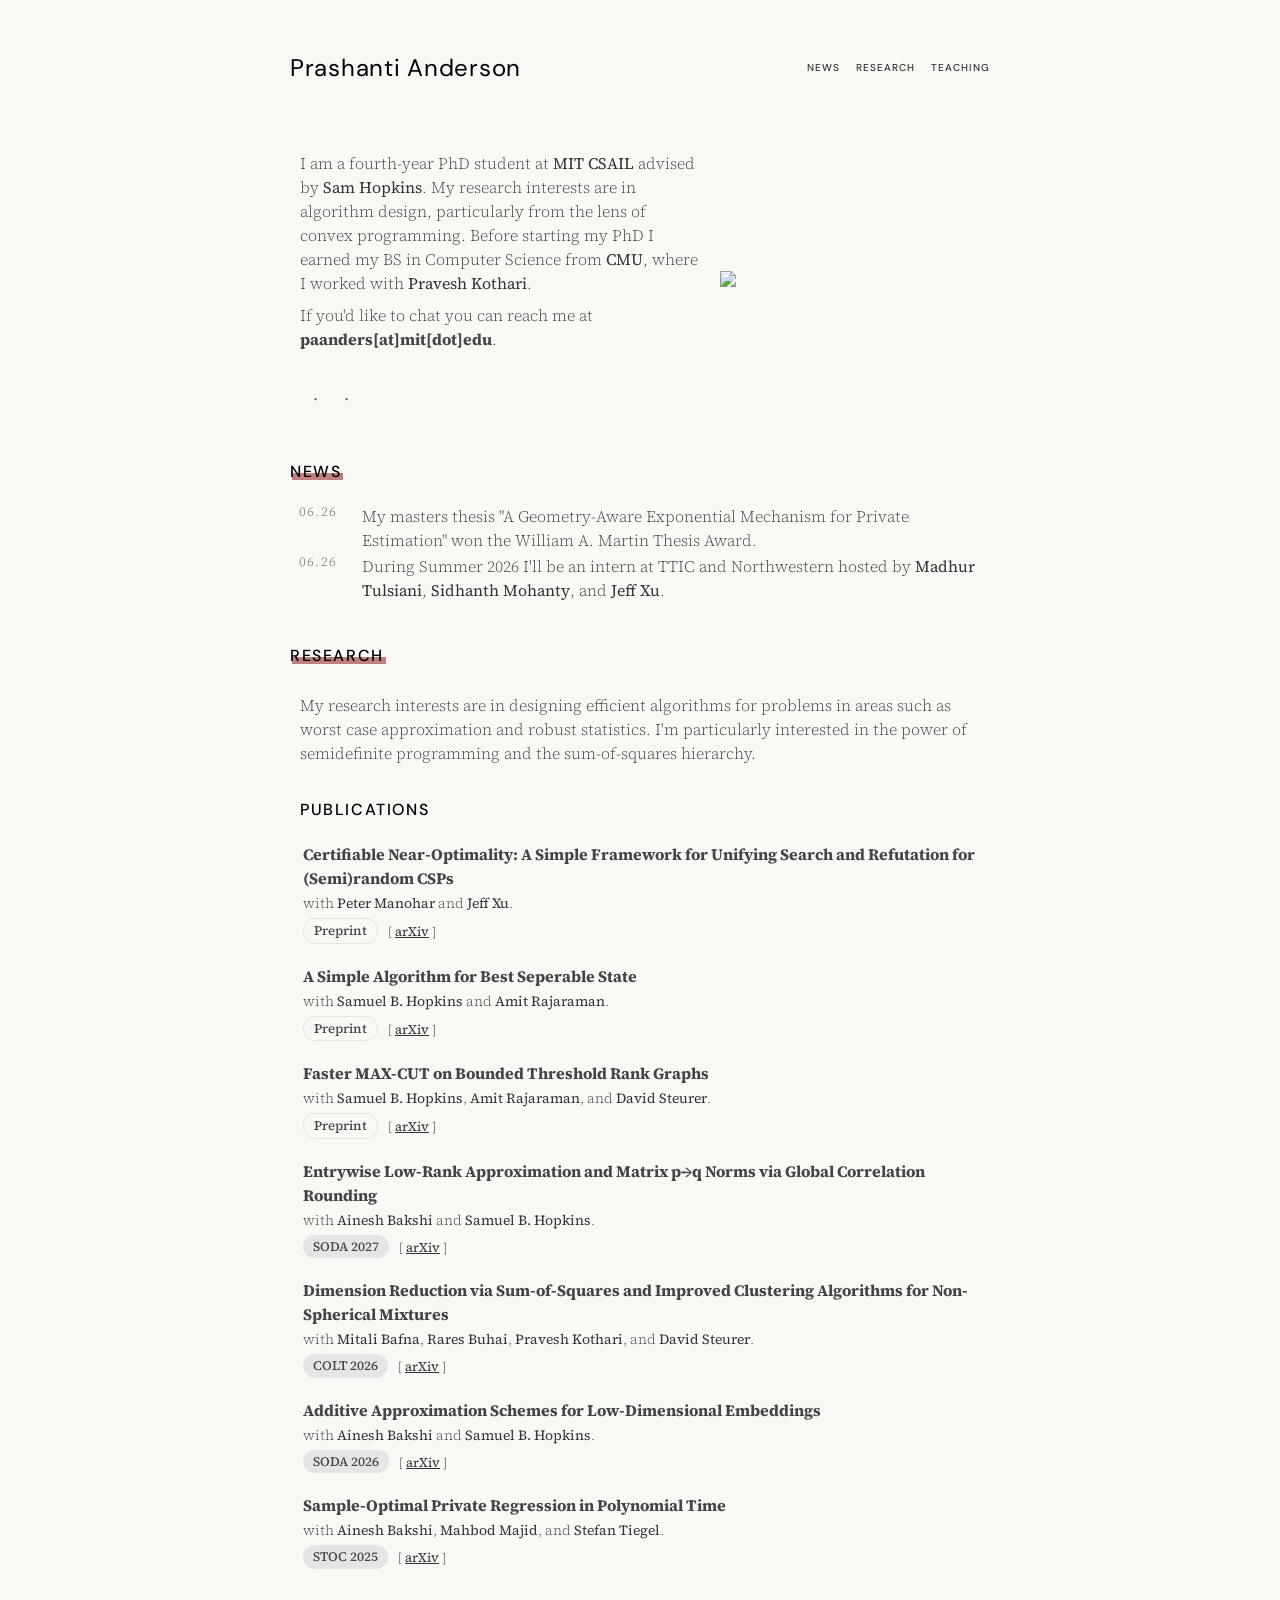
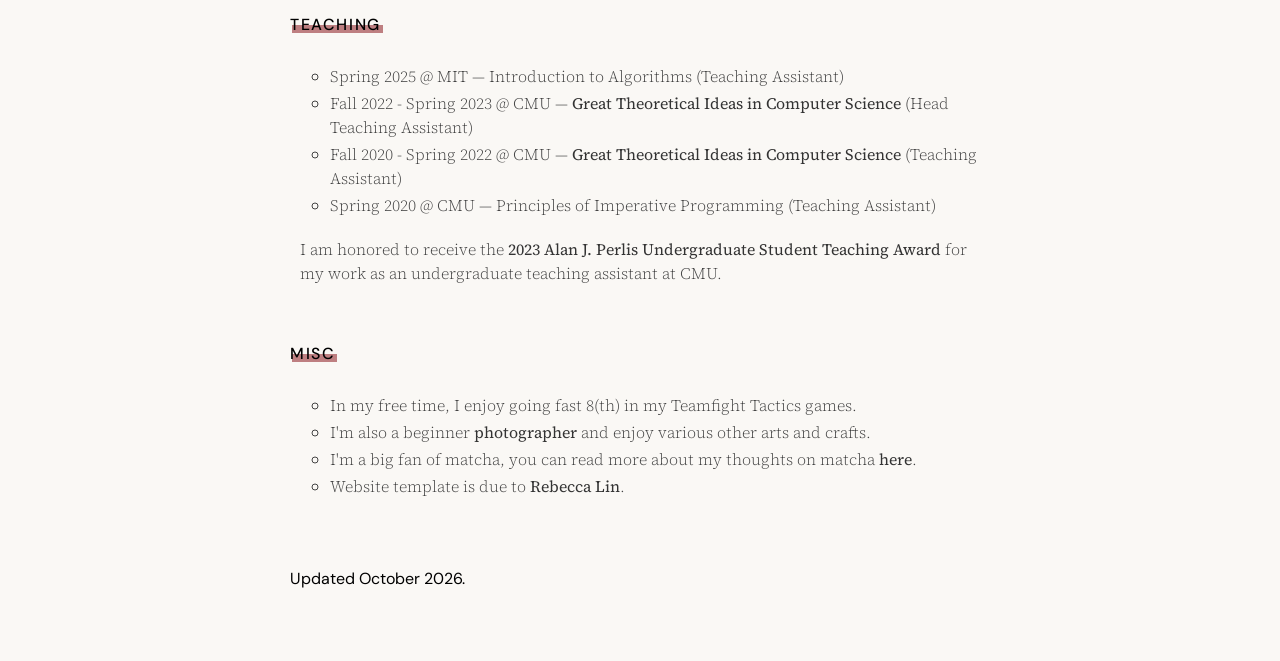
==== commit 8f67b93e: "Updated some colors and my cv" ====
--- a/index.html
+++ b/index.html
@@ -39,7 +39,6 @@
       <a href="#news">news</a>
       <a href="#research">research</a>
       <a href="#teaching">teaching</a>
-      <a href="#misc">misc</a>
     </nav>
   </section>
 
@@ -54,7 +53,7 @@
         <tr>
           <td>
             <p>
-              I am a third-year PhD student at
+              I am a fourth-year PhD student at
               <a href="https://www.csail.mit.edu/">MIT CSAIL</a> advised by
               <a href="https://www.samuelbhopkins.com/">Sam Hopkins</a>.
               My research interests are in algorithm design, particularly from the lens of convex programming.
--- a/stylesheets/styles.css
+++ b/stylesheets/styles.css
@@ -115,7 +115,7 @@
 
 a:hover,
 .socials a:hover {
-  color: #80452E;
+  color: #66574F;
   transition: all 0.3s ease;
 }
 
@@ -308,7 +308,7 @@
 }
 
 .show:hover {
-  color: #80452E;
+  color: #66574F;
   transition: all 0.3s ease;
   cursor: pointer;
 }
@@ -564,7 +564,7 @@
 }
 
 .news-toggle:hover {
-  color: #80452E;
+  color: #66574F;
 }
 
 .news-toggle-icon {
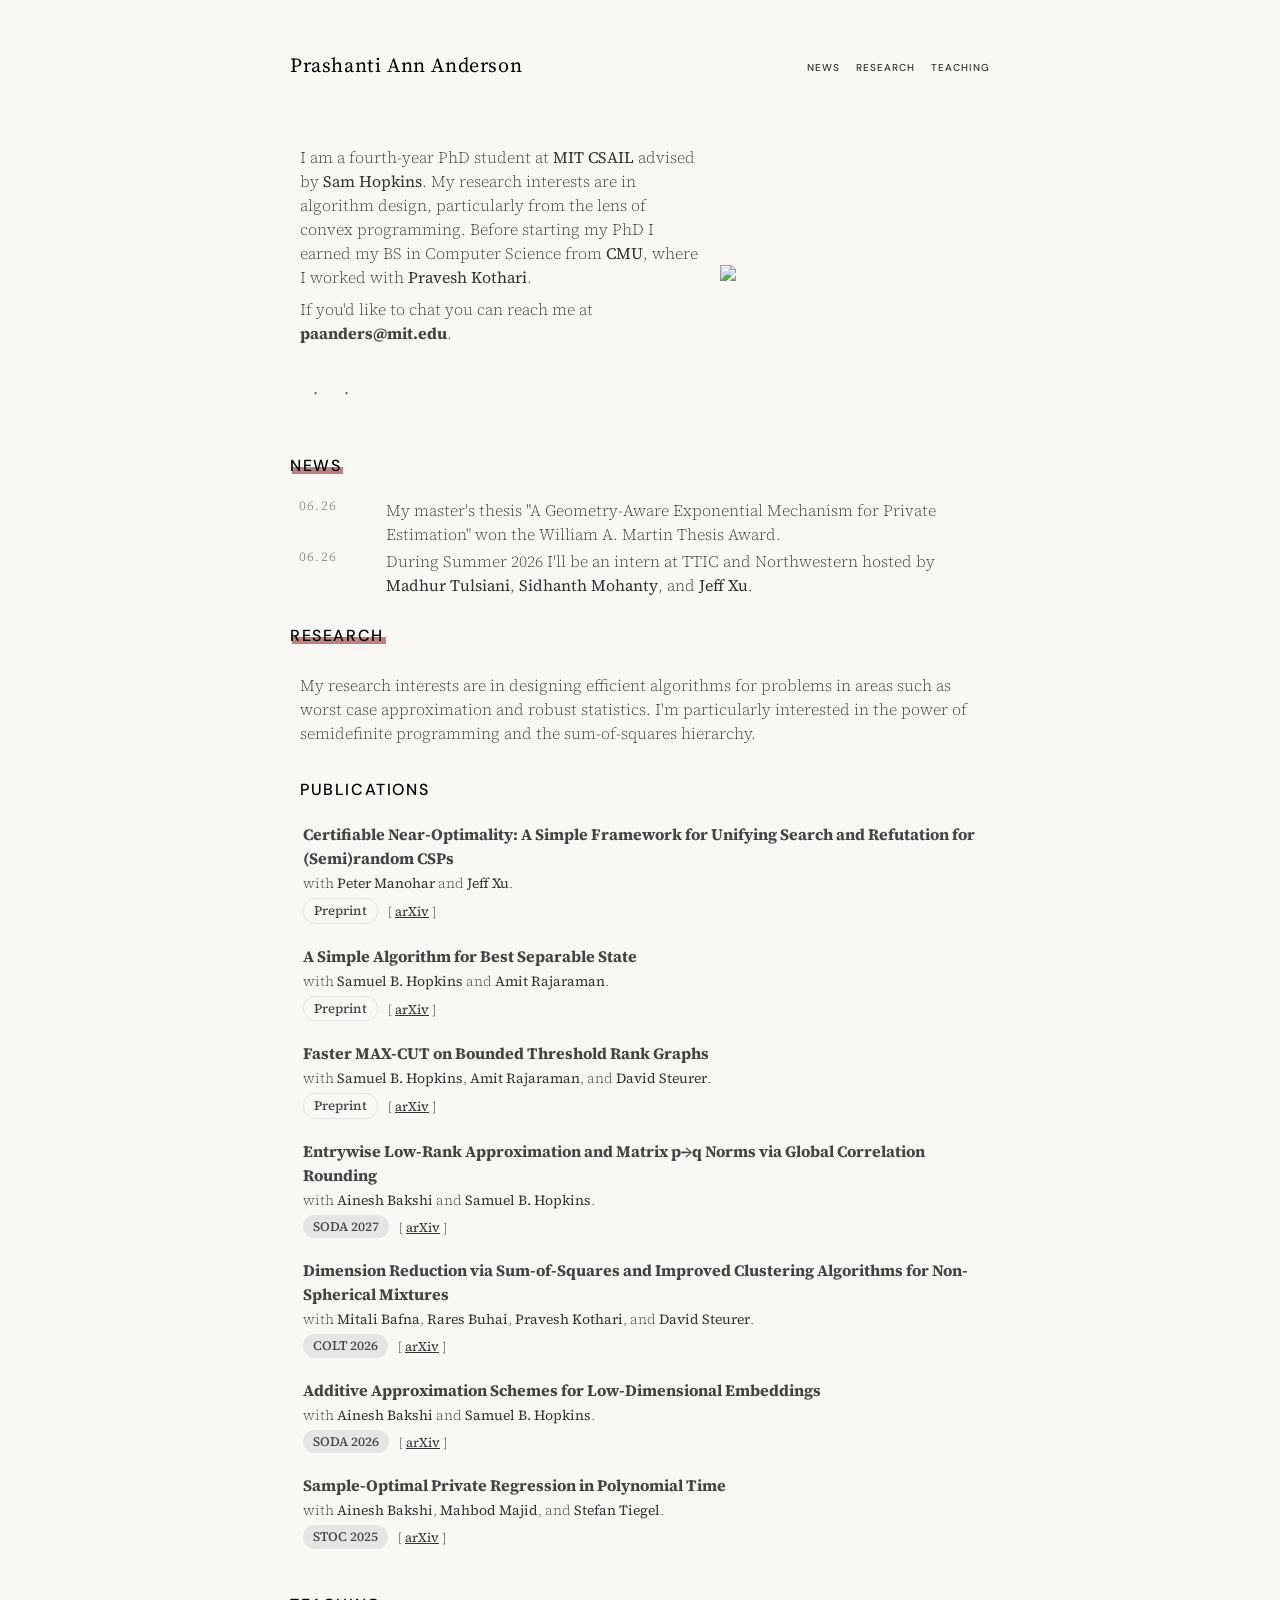
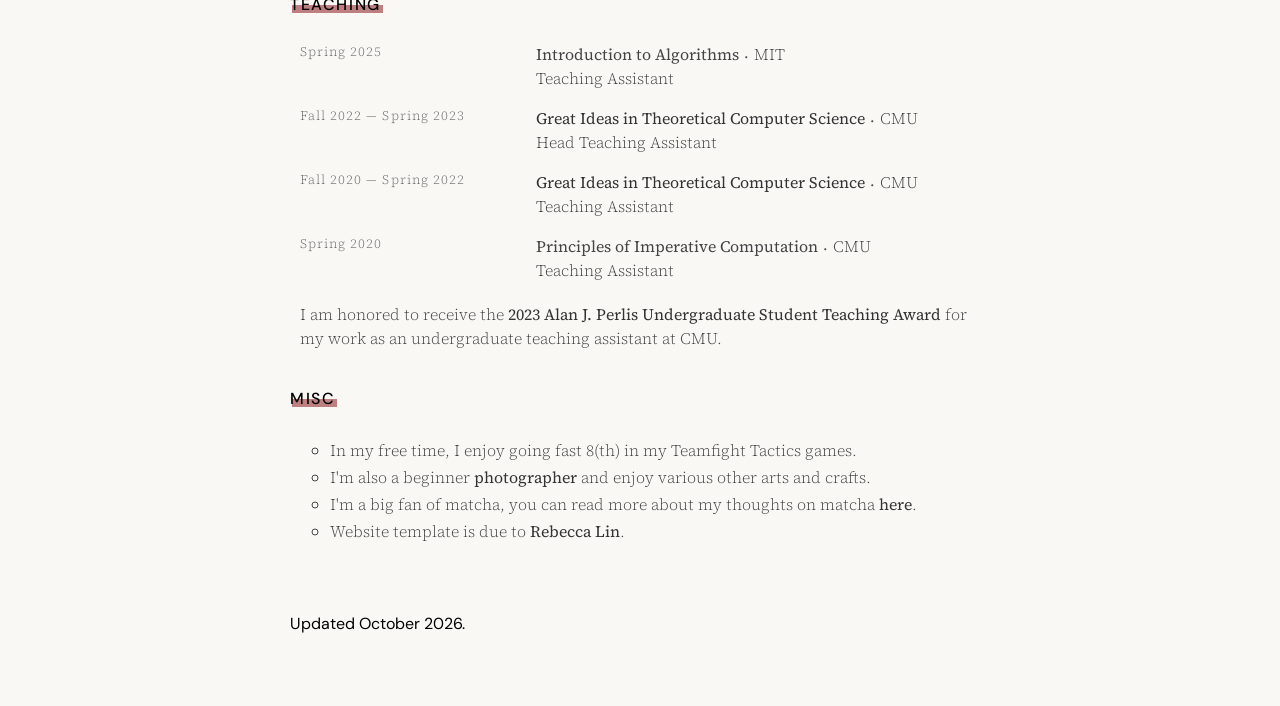
==== commit f9a69d8f: "Fixed a bunch of small stuff" ====
--- a/index.html
+++ b/index.html
@@ -29,11 +29,11 @@
   <script src="news.js"></script>
 </head>
 
-<body>
+<body id="top">
   <!-- header -->
   <section class="site-header">
     <div id="title">
-      <h1>Prashanti Anderson</h1>
+      <h1><a href="#top">Prashanti Ann Anderson</a></h1>
     </div>
     <nav id="nav" aria-label="Main navigation">
       <a href="#news">news</a>
@@ -62,7 +62,7 @@
               <a href="https://www.cs.princeton.edu/~kothari/">Pravesh Kothari</a>.  
             </p>
             <p>
-              If you'd like to chat you can reach me at <strong>paanders[at]mit[dot]edu</strong>.
+              If you'd like to chat you can reach me at <strong>paanders@mit.edu</strong>.
             </p>
             <div class="socials">
               <div>
@@ -84,8 +84,8 @@
                     class="fa fa-brands fa-linkedin" aria-label="LinkedIn"></i>
                 </a>
                 <span aria-hidden="true">&middot;</span>
-                <a class="icon" href="docs/cv.pdf">
-                    <i class="fa fa-solid fa-file" aria-label="CV"></i>
+                <a class="icon" href="mailto:paanders@mit.edu" aria-label="Email Prashanti Anderson">
+                  <i class="fa fa-solid fa-envelope" aria-hidden="true"></i>
                 </a>
               </div>
             </div>
@@ -110,7 +110,7 @@
             <time class="update-date" datetime="2026-06" aria-label="06/2026">
                   06.26
             </time>
-              <div class="update-body">My masters thesis "A Geometry-Aware Exponential Mechanism for Private Estimation" won the William A. Martin Thesis Award.</div>
+              <div class="update-body">My master's thesis "A Geometry-Aware Exponential Mechanism for Private Estimation" won the William A. Martin Thesis Award.</div>
           </li>
           <li data-categories="research">
             <time class="update-date" datetime="2026-06" aria-label="06/2026">
@@ -120,7 +120,7 @@
           </li>
         </ul>
         <div class="news-actions">
-          <button class="news-toggle" type="button" aria-expanded="false" aria-controls="news-list" aria-label="Show more updates">
+          <button class="news-toggle" hidden type="button" aria-expanded="false" aria-controls="news-list" aria-label="Show more updates">
             <i class="news-toggle-icon fas fa-chevron-down" aria-hidden="true"></i>
           </button>
         </div>
@@ -149,7 +149,6 @@
               My research interests are in designing efficient algorithms for problems in areas such as worst case approximation and robust statistics. 
               I'm particularly interested in the power of semidefinite programming and the sum-of-squares hierarchy. 
             </p>
-            </iframe>
           </td>
         </tr>
       </tbody>
@@ -157,7 +156,7 @@
     <h3 id="papers">
         <i
           class="fa fa-solid fa-book"
-          aria-label="Google Scholar"
+          aria-label="publications"
         ></i>
          publications</h3>
     <div class="paper" id="cert-near-opt">
@@ -175,7 +174,7 @@
       </div>
     </div>
     <div class="paper" id="bss-simple">
-      <b>A Simple Algorithm for Best Seperable State</b><br>
+      <b>A Simple Algorithm for Best Separable State</b><br>
       <div>
         <small>
           with 
@@ -235,7 +234,6 @@
         <div class="paper-links">[ <a href="https://arxiv.org/abs/2411.12438">arXiv</a> ]</div>
       </div>
     </div>
-    </iframe>
     <div class="paper" id="emv-additive">
       <b>Additive Approximation Schemes for Low-Dimensional Embeddings</b><br>
       <div>
@@ -251,7 +249,6 @@
         <div class="paper-links">[ <a href="https://arxiv.org/abs/2509.09652">arXiv</a> ]</div>
       </div>
     </div>
-    </iframe>
     <div class="paper" id="private-regression">
       <b>Sample-Optimal Private Regression in Polynomial Time</b><br>
       <div>
@@ -268,7 +265,6 @@
         <div class="paper-links">[ <a href="https://arxiv.org/abs/2503.24321">arXiv</a> ]</div>
       </div>
     </div>
-    </iframe>
   </section>
 
   <br>
@@ -279,36 +275,42 @@
         teaching
       </div>
     </h2>
-    <table>
-      <colgroup>
-        <col span="1" style="width: 100%" />
-        <col span="1" style="width: 0%" />
-      </colgroup>
-      <tbody>
-        <tr>
-          <td>
-            <ul>
-              <li>
-                Spring 2025 @ MIT — Introduction to Algorithms (Teaching Assistant)
-              </li>
-              <li>
-                Fall 2022 - Spring 2023 @ CMU — <a href="https://www.cs251.com/index.html">Great Theoretical Ideas in Computer Science</a> (Head Teaching Assistant)
-              </li>
-              <li>
-                Fall 2020 - Spring 2022 @ CMU — <a href="https://www.cs251.com/index.html">Great Theoretical Ideas in Computer Science</a> (Teaching Assistant)
-              </li>
-              <li>
-                Spring 2020 @ CMU — Principles of Imperative Programming (Teaching Assistant)
-              </li>
-            </ul>
-            <p>
-              I am honored to receive the <a href="https://www.cs.cmu.edu/~scsfacts/perlis.html">2023 Alan J. Perlis Undergraduate Student Teaching Award</a>
-              for my work as an undergraduate teaching assistant at CMU. 
-            </p>
-          </td>
-        </tr>
-      </tbody>
-    </table>
+    <div class="teaching-content">
+      <ul class="teaching-list">
+        <li>
+          <span class="teaching-date">Spring 2025</span>
+          <div>
+            <span class="teaching-title">Introduction to Algorithms</span> <span class="teaching-separator" aria-hidden="true">·</span> MIT
+            <div>Teaching Assistant</div>
+          </div>
+        </li>
+        <li>
+          <span class="teaching-date">Fall 2022 — Spring 2023</span>
+          <div>
+            <span class="teaching-title"><a href="https://www.cs251.com/index.html">Great Ideas in Theoretical Computer Science</a></span> <span class="teaching-separator" aria-hidden="true">·</span> CMU
+            <div>Head Teaching Assistant</div>
+          </div>
+        </li>
+        <li>
+          <span class="teaching-date">Fall 2020 — Spring 2022</span>
+          <div>
+            <span class="teaching-title"><a href="https://www.cs251.com/index.html">Great Ideas in Theoretical Computer Science</a></span> <span class="teaching-separator" aria-hidden="true">·</span> CMU
+            <div>Teaching Assistant</div>
+          </div>
+        </li>
+        <li>
+          <span class="teaching-date">Spring 2020</span>
+          <div>
+            <span class="teaching-title">Principles of Imperative Computation</span> <span class="teaching-separator" aria-hidden="true">·</span> CMU
+            <div>Teaching Assistant</div>
+          </div>
+        </li>
+      </ul>
+      <p>
+        I am honored to receive the <a href="https://www.cs.cmu.edu/~scsfacts/perlis.html">2023 Alan J. Perlis Undergraduate Student Teaching Award</a>
+        for my work as an undergraduate teaching assistant at CMU.
+      </p>
+    </div>
   </section>
   <br>
 
@@ -358,7 +360,6 @@
   </section>
 
   <!-- script -->
-  <script src="script.js"></script>
   <!-- analytics -->
   <script async src="https://www.googletagmanager.com/gtag/js?id=G-6D00T1PW16"></script>
   <script>
--- a/stylesheets/styles.css
+++ b/stylesheets/styles.css
@@ -85,10 +85,16 @@
 }
 
 h1 {
-  font-size: 24px;
+  font-family: "Source Serif 4", Georgia, serif;
+  font-size: 20px;
   font-weight: 400;
   text-transform: none;
   letter-spacing: 0.03em;
+}
+
+h1 a {
+  color: inherit;
+  font-weight: inherit;
 }
 
 h2,
@@ -472,27 +478,19 @@
 }
 
 .updates-list li {
-  margin-bottom: var(--spacing-sm);
   line-height: 1.5;
   display: grid;
-  grid-template-columns: var(--updates-date-column) minmax(0, var(--text-measure));
+  grid-template-columns: var(--updates-date-column) minmax(0, 1fr);
   column-gap: var(--updates-column-gap);
   align-items: start;
-  font-size: var(--font-size-base);
-  color: var(--muted);
 }
 
 .teaching-load {
   display: inline-block;
   margin-left: 0.35em;
-  color: var(--muted-faint);
   font-size: 0.84em;
   line-height: 1;
   white-space: nowrap;
-}
-
-.updates-list li.update-highlighted {
-  color: var(--fg);
 }
 
 .updates-list li.update-highlighted .update-date {
@@ -521,7 +519,6 @@
   border: none;
   border-radius: 0;
   box-shadow: none;
-  font-weight: var(--font-weight-medium);
   line-height: 1.1;
   text-transform: uppercase;
 }
@@ -540,7 +537,6 @@
 
 /* News expand/collapse */
 .news-actions {
-  margin-top: var(--spacing-md);
   display: flex;
   justify-content: center;
 }
@@ -560,7 +556,10 @@
   font-size: 13px;
   line-height: 1;
   cursor: pointer;
-  transition: color var(--transition), opacity var(--transition), transform var(--transition);
+}
+
+.news-toggle[hidden] {
+  display: none;
 }
 
 .news-toggle:hover {
@@ -570,6 +569,45 @@
 .news-toggle-icon {
   font-size: inherit;
   line-height: 1;
+}
+
+/* Teaching */
+.teaching-content {
+  padding: 5px 10px;
+}
+
+.teaching-list {
+  list-style: none;
+  padding: 0;
+}
+
+.teaching-list li {
+  display: grid;
+  grid-template-columns: 220px minmax(0, 1fr);
+  gap: 4px 16px;
+  align-items: start;
+  margin: 0 0 16px;
+}
+
+.teaching-date {
+  color: rgba(10, 10, 10, 0.58);
+  font-family: "Source Serif 4", Georgia, serif;
+  font-size: 13px;
+  font-weight: inherit;
+  font-variant-numeric: tabular-nums;
+  text-transform: none;
+  letter-spacing: 0.08em;
+  white-space: nowrap;
+}
+
+.teaching-title {
+  font-weight: 400;
+}
+
+.teaching-separator {
+  font-size: 22px;
+  line-height: 0;
+  vertical-align: middle;
 }
 
 /* Media queries */
@@ -616,6 +654,14 @@
     column-gap: 12px;
   }
 
+  .teaching-list li {
+    grid-template-columns: minmax(0, 1fr);
+  }
+
+  .teaching-date {
+    white-space: normal;
+  }
+
   .paper-meta {
     flex-wrap: wrap;
   }
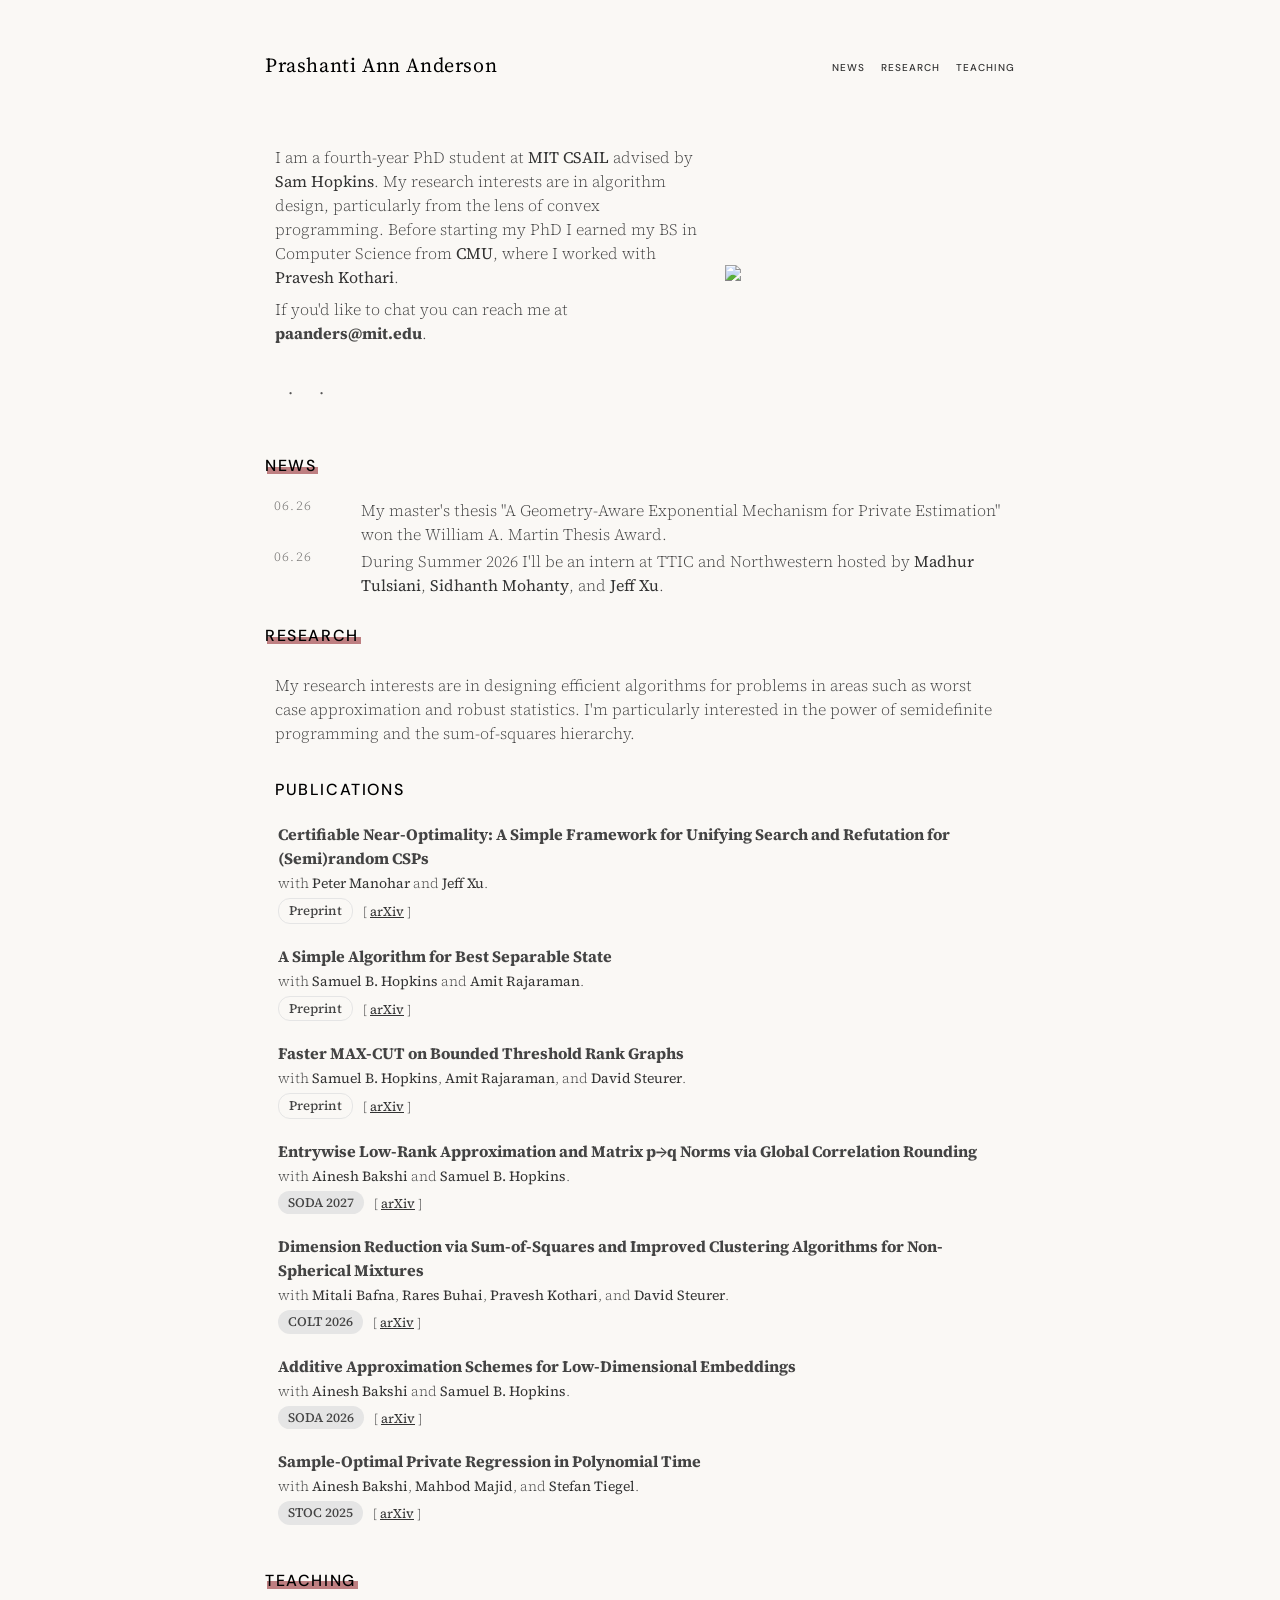
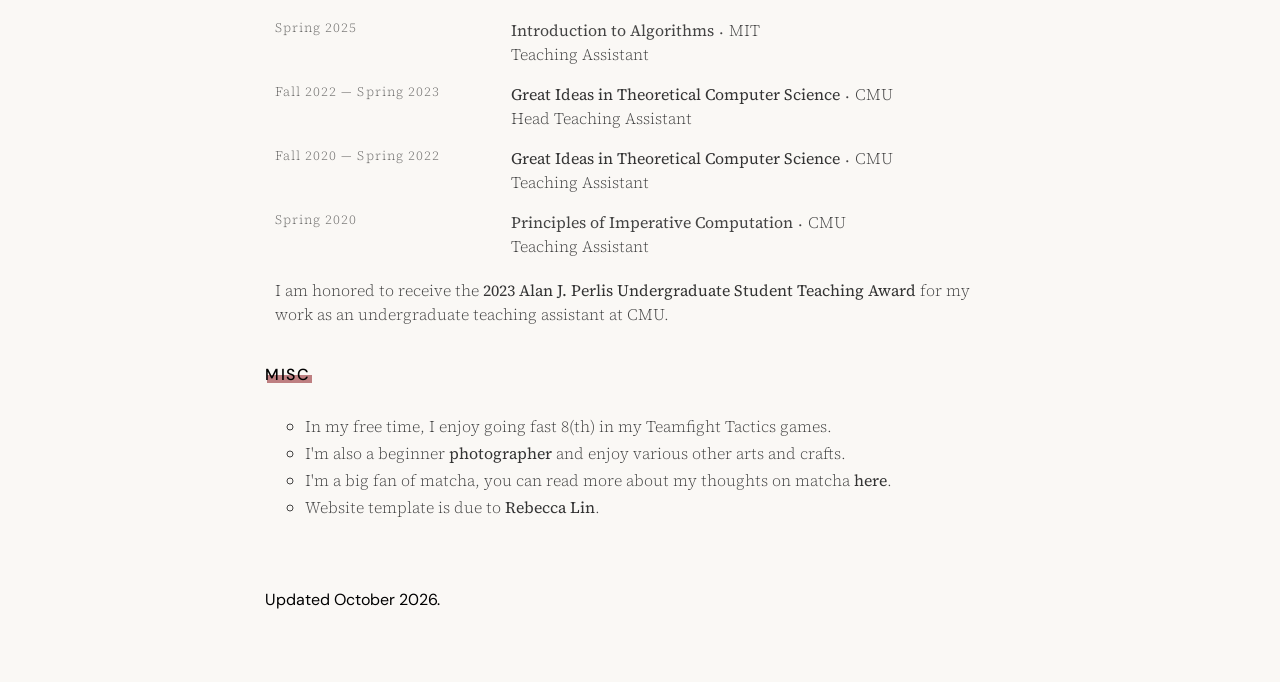
==== commit fd8ec5a4: "Updated nav to display when scrolling" ====
--- a/index.html
+++ b/index.html
@@ -27,6 +27,7 @@
     rel="stylesheet">
   <script src="https://kit.fontawesome.com/3cb16648c5.js" crossorigin="anonymous"></script>
   <script src="news.js"></script>
+  <script src="navigation.js" defer></script>
 </head>
 
 <body id="top">
--- a/stylesheets/styles.css
+++ b/stylesheets/styles.css
@@ -167,7 +167,7 @@
 }
 
 section {
-  width: 700px;
+  width: 750px;
   max-width: 100%;
   margin: auto;
 }
@@ -428,7 +428,7 @@
 .snapshots {
   margin: 0 0 20px;
   padding-left: 10px;
-  max-width: 700px;
+  max-width: 750px;
 }
 
 #papers {
@@ -610,10 +610,26 @@
   vertical-align: middle;
 }
 
+/* Keep the section navigation visible when there is room in the margin. */
+@media screen and (min-width: 1100px) {
+  #nav.is-in-margin {
+    position: fixed;
+    top: 32px;
+    left: calc(50% + 423px);
+    width: 110px;
+    padding: 0 0 20px 16px;
+    border-left: 1px solid #333;
+    flex-direction: column;
+    flex-wrap: nowrap;
+    align-items: flex-start;
+    z-index: 10;
+  }
+}
+
 /* Media queries */
 @media screen and (max-width: 768px) {
   body {
-    padding: 10px 20px;
+    padding: 24px 20px 10px;
   }
 
   .site-header {
@@ -646,6 +662,7 @@
   }
 
   section {
+    width: 700px;
     overflow-wrap: anywhere;
   }
 
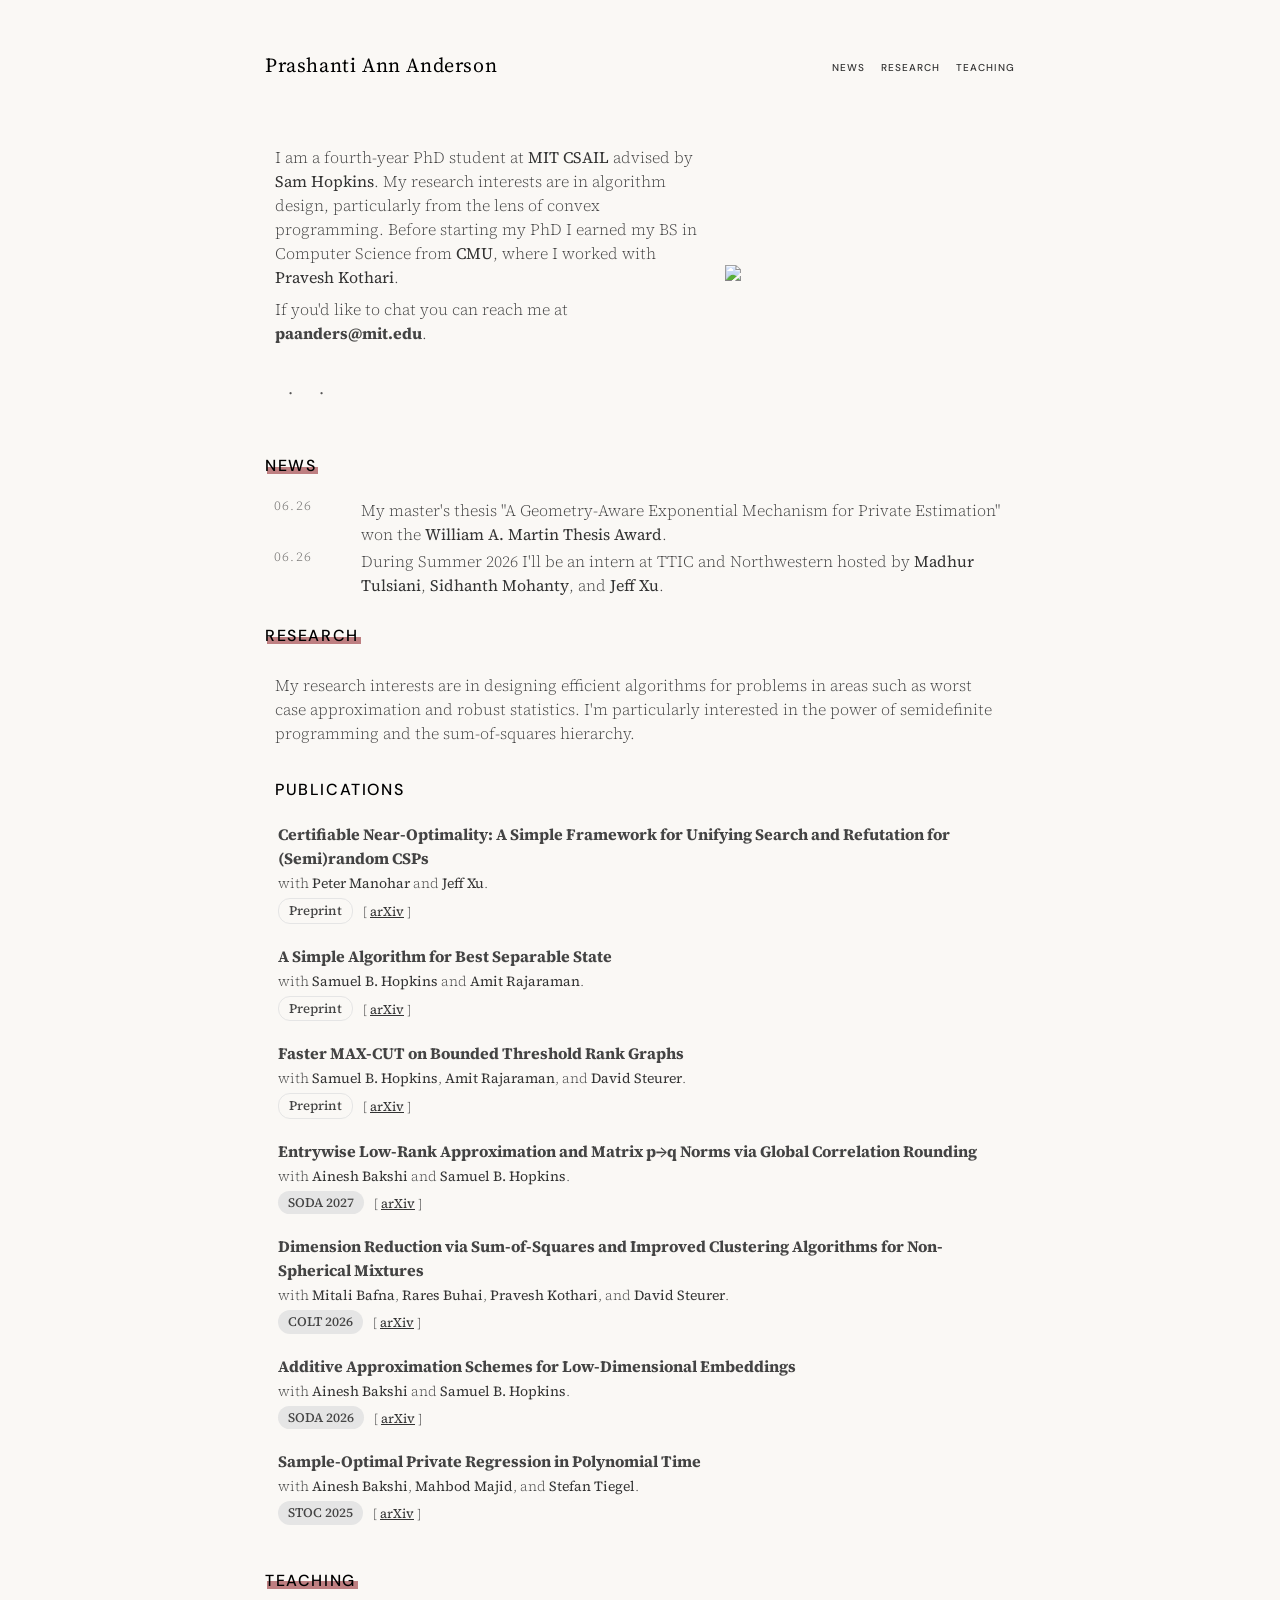
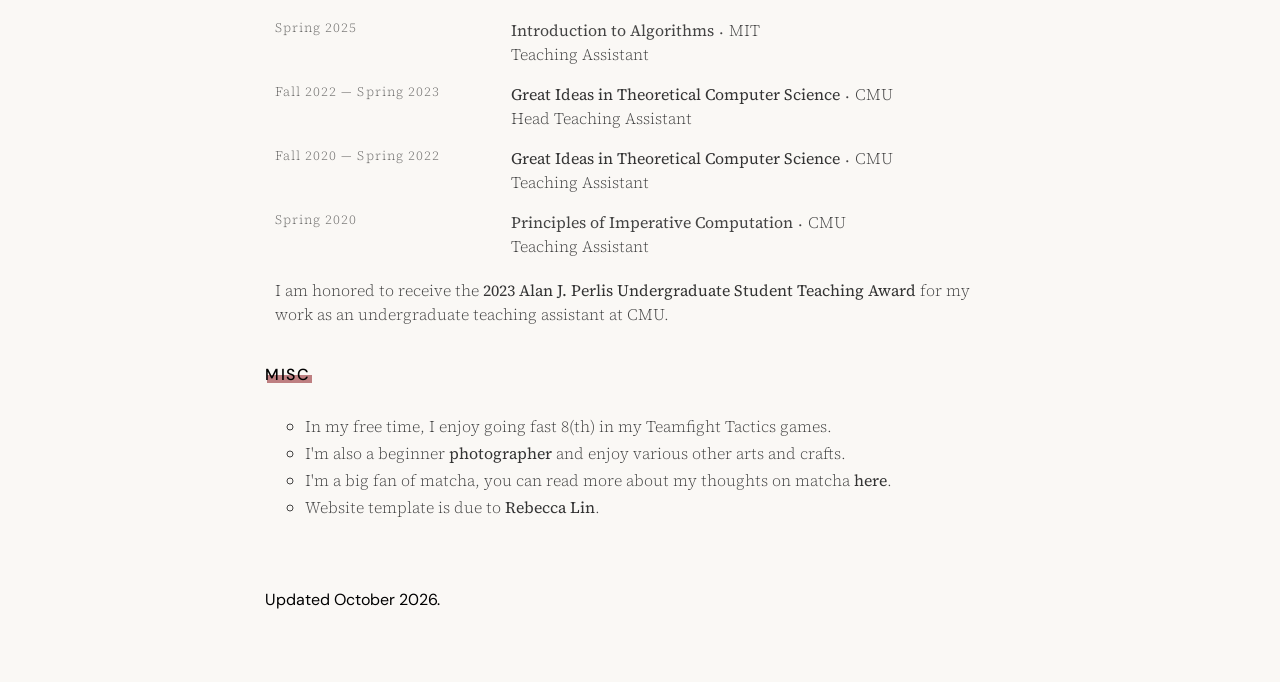
==== commit f153353a: "Updated thesis award to have a link" ====
--- a/index.html
+++ b/index.html
@@ -111,7 +111,7 @@
             <time class="update-date" datetime="2026-06" aria-label="06/2026">
                   06.26
             </time>
-              <div class="update-body">My master's thesis "A Geometry-Aware Exponential Mechanism for Private Estimation" won the William A. Martin Thesis Award.</div>
+              <div class="update-body">My master's thesis "A Geometry-Aware Exponential Mechanism for Private Estimation" won the <a href="https://www.eecs.mit.edu/eecs-2026-awards/">William A. Martin Thesis Award</a>.</div>
           </li>
           <li data-categories="research">
             <time class="update-date" datetime="2026-06" aria-label="06/2026">
